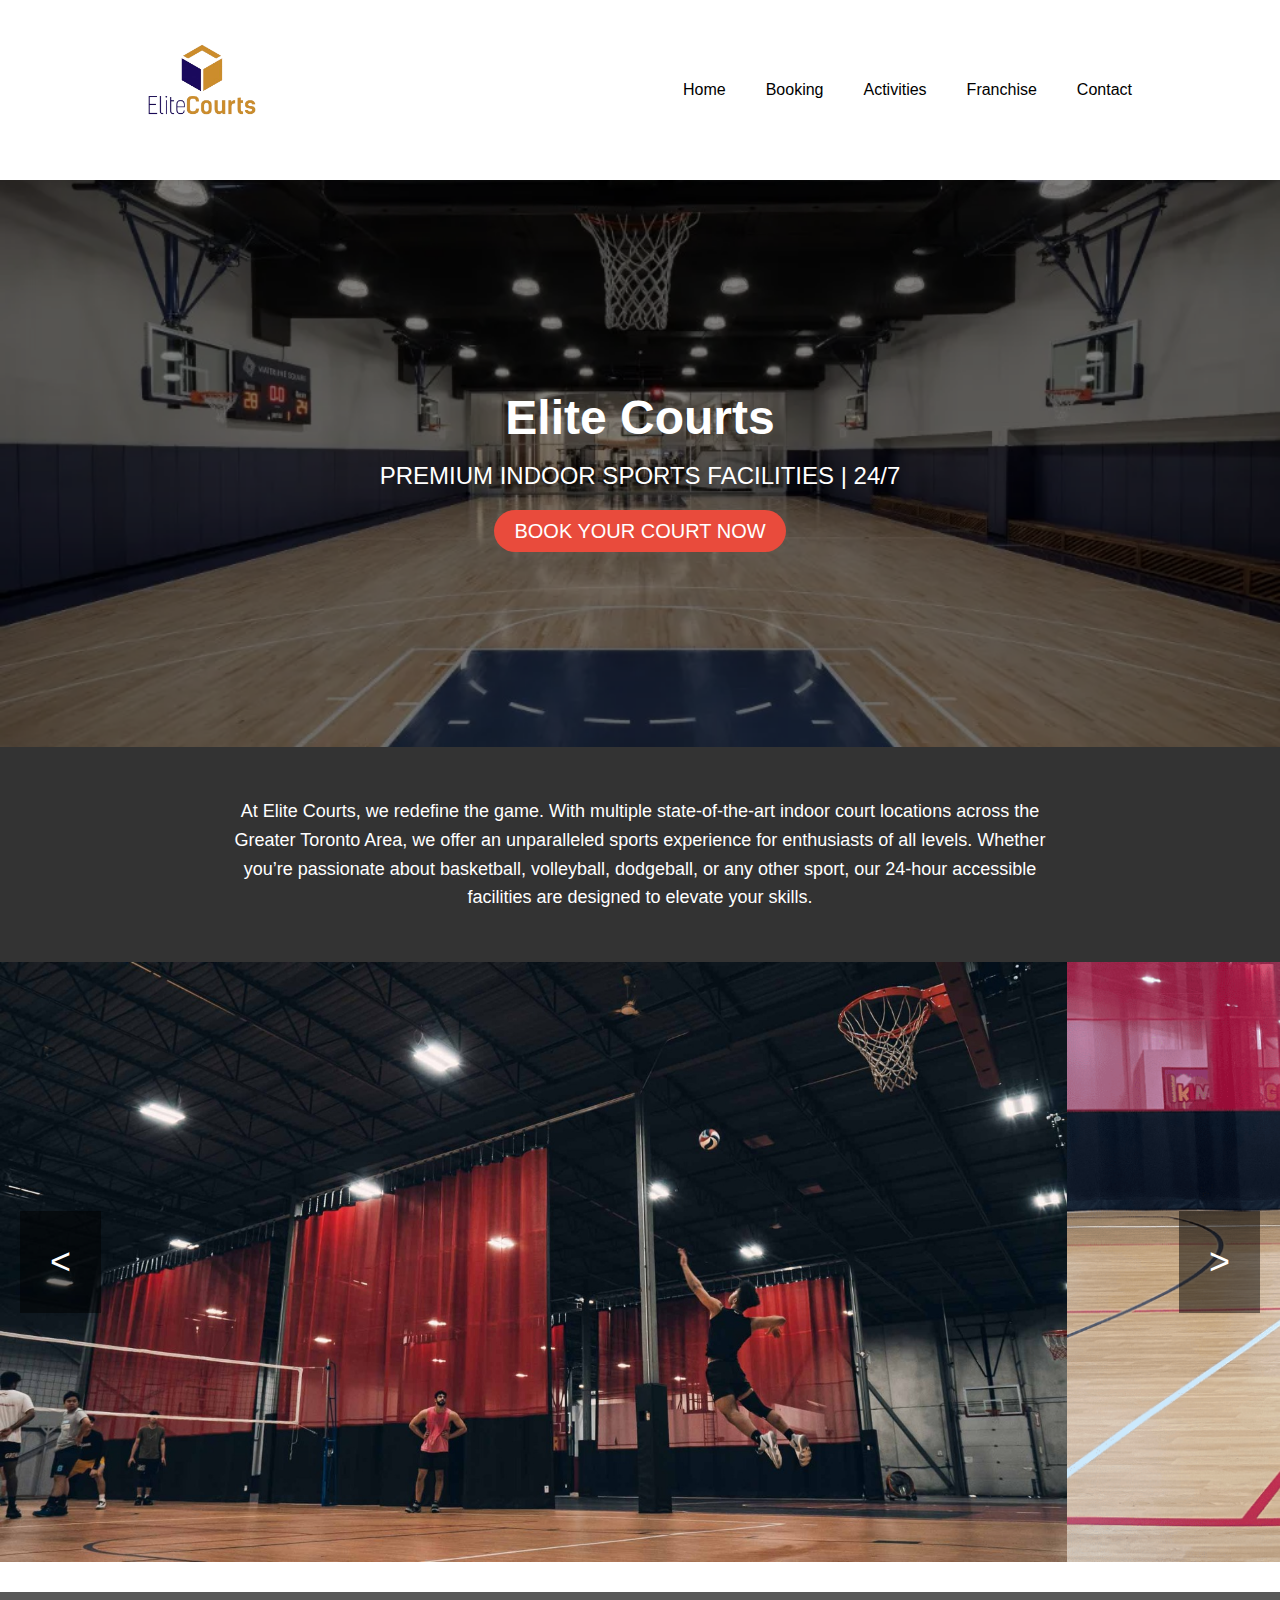
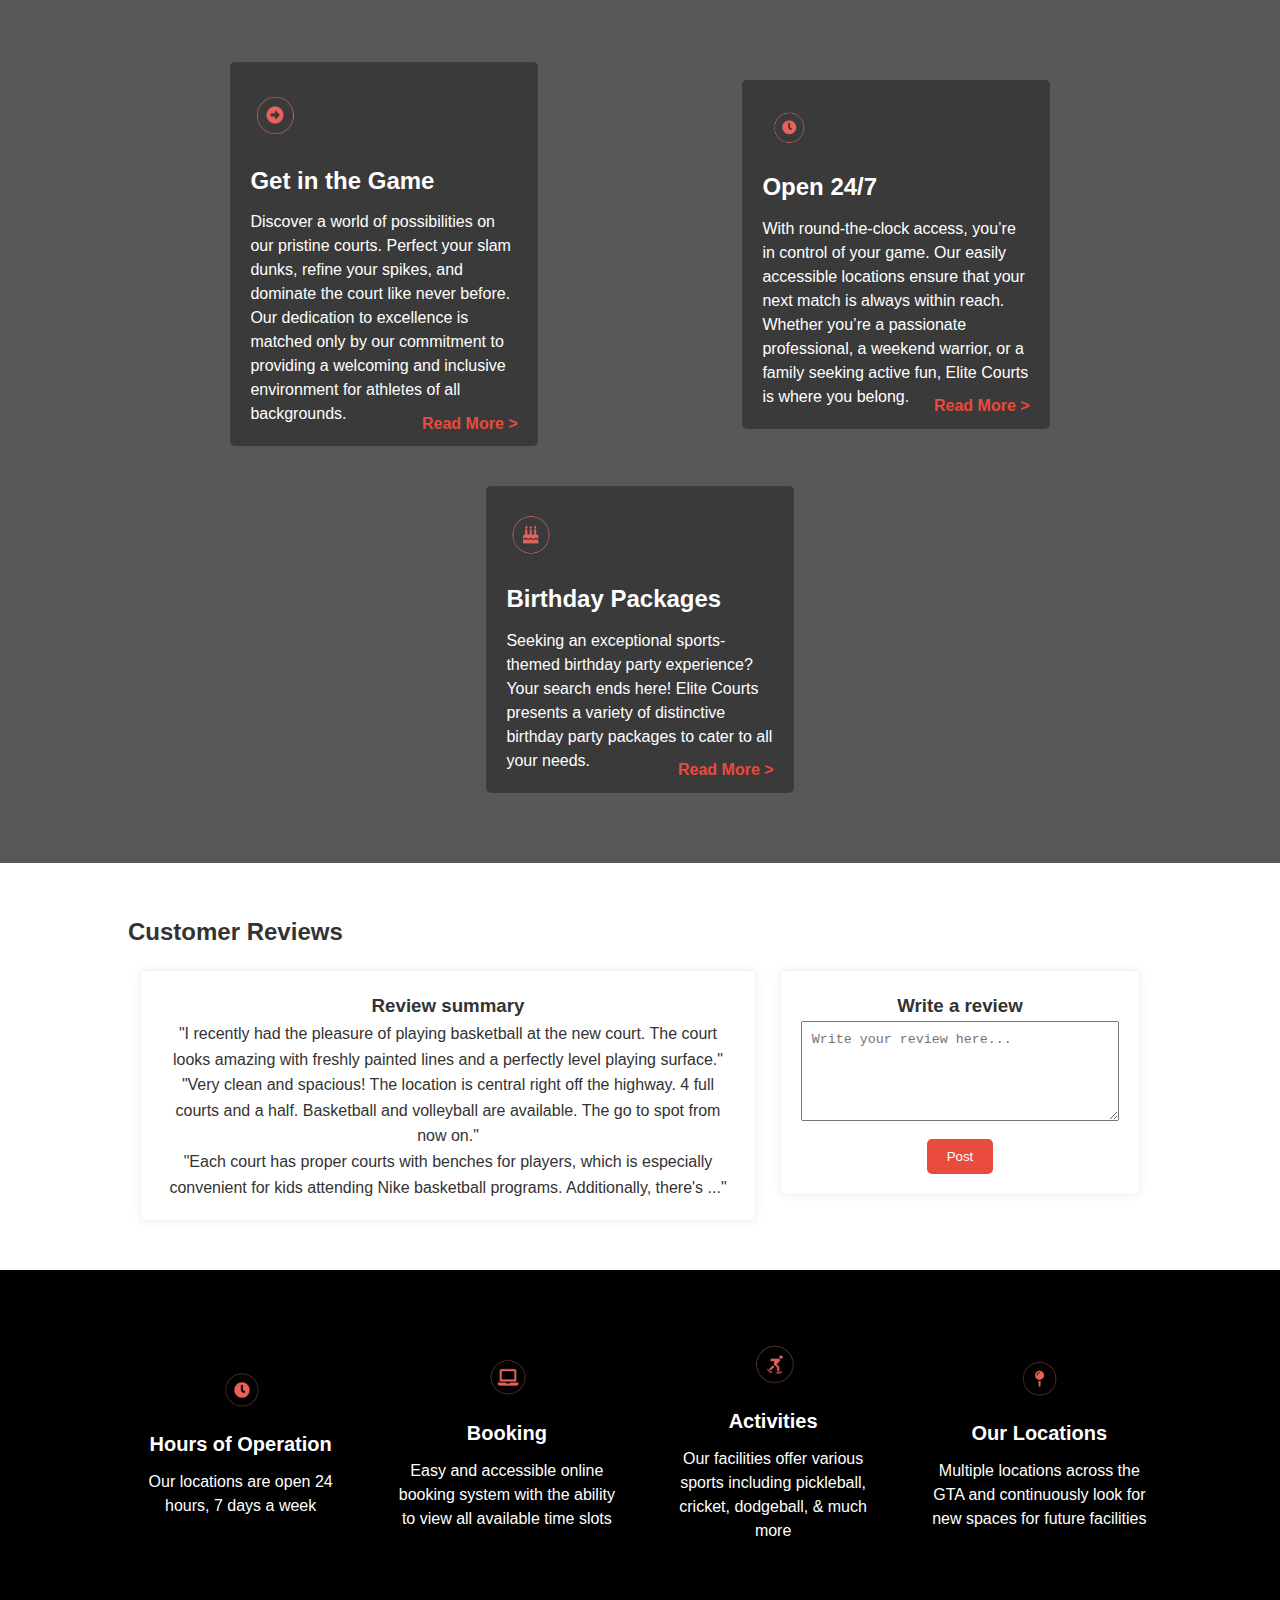
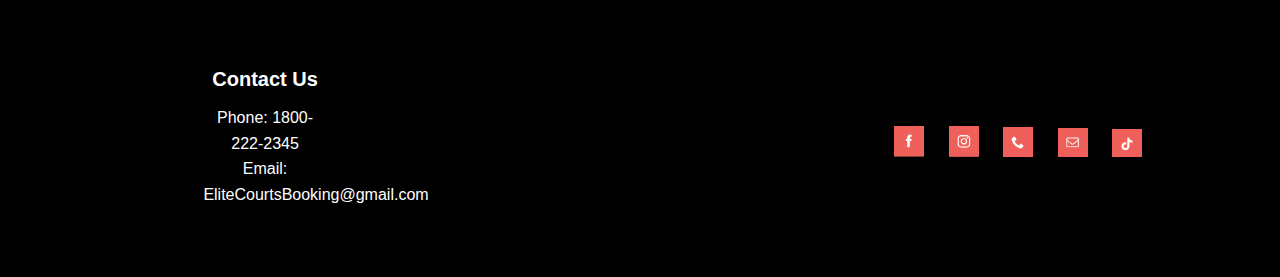
==== index.html @ 642fc756 "Update index.html" ====
<!DOCTYPE html>
<html lang="en">
<head>
    <meta charset="UTF-8">
    <meta name="viewport" content="width=device-width, initial-scale=1.0">
    <title>Elite Courts</title>
    <link rel="stylesheet" href="styles.css">
    <script src="https://apis.google.com/js/platform.js" async defer></script>
    <meta name="google-signin-client_id" content="YOUR_CLIENT_ID.apps.googleusercontent.com">
</head>
<body>
    <header>
        <div class="container">
            <div class="logo">
                <img src="assets/logo.png" alt="Elite Courts Logo">
            </div>
            <nav>
                <ul>
                    <li><a href="index.html">Home</a></li>
                    <li><a href="booking.html">Booking</a></li>
                    <li><a href="#">Activities</a></li>
                    <li><a href="#">Franchise</a></li>
                    <li><a href="#">Contact</a></li>
                </ul>
            </nav>
        </div>
    </header>

    <section class="hero">
        <div class="overlay"></div>
        <div class="hero-content">
            <h1>Elite Courts</h1>
            <p>PREMIUM INDOOR SPORTS FACILITIES | 24/7</p>
            <a href="booking.html" class="btn-primary">BOOK YOUR COURT NOW</a>
        </div>
    </section>

    <section class="about">
        <div class="container">
            <p>At Elite Courts, we redefine the game. With multiple state-of-the-art indoor court locations across the Greater Toronto Area, we offer an unparalleled sports experience for enthusiasts of all levels. Whether you’re passionate about basketball, volleyball, dodgeball, or any other sport, our 24-hour accessible facilities are designed to elevate your skills.</p>
        </div>
    </section>

    <section class="carousel">
        <button class="carousel-control prev">&lt;</button>
        <div class="carousel-images">
            <a href="location-details.html?location=pickering"><img src="assets/court1.jpg" alt="Pickering"></a>
            <a href="location-details.html?location=markham"><img src="assets/court2.jpg" alt="Markham"></a>
            <a href="location-details.html?location=etobicoke"><img src="assets/court3.jpg" alt="Etobicoke"></a>
            <a href="location-details.html?location=scarborough"><img src="assets/court4.jpg" alt="Scarborough"></a>
            <a href="location-details.html?location=oakville"><img src="assets/court5.jpg" alt="Oakville"></a>
            <div class="carousel-video">
               <iframe width="700" height="315" src="https://www.youtube.com/embed/g2keUlYN6Ms" frameborder="0" allowfullscreen></iframe>
            </div>
        </div>
        <button class="carousel-control next">&gt;</button>
    </section>

    <section class="features">
        <div class="container feature-container">
            <div class="feature">
                <img src="assets/game-icon.png" alt="Game Icon">
                <h2>Get in the Game</h2>
                <p>Discover a world of possibilities on our pristine courts. Perfect your slam dunks, refine your spikes, and dominate the court like never before. Our dedication to excellence is matched only by our commitment to providing a welcoming and inclusive environment for athletes of all backgrounds.</p>
                <a href="#">Read More ></a>
            </div>
            <div class="feature">
                <img src="assets/24-7-icon.png" alt="24/7 Icon">
                <h2>Open 24/7</h2>
                <p>With round-the-clock access, you’re in control of your game. Our easily accessible locations ensure that your next match is always within reach. Whether you’re a passionate professional, a weekend warrior, or a family seeking active fun, Elite Courts is where you belong.</p>
                <a href="#">Read More ></a>
            </div>
            <div class="feature">
                <img src="assets/birthday-icon.png" alt="Birthday Icon">
                <h2>Birthday Packages</h2>
                <p>Seeking an exceptional sports-themed birthday party experience? Your search ends here! Elite Courts presents a variety of distinctive birthday party packages to cater to all your needs.</p>
                <a href="#">Read More ></a>
            </div>
        </div>
    </section>

    <section class="reviews">
        <div class="container">
            <h2>Customer Reviews</h2>
            <div class="reviews-container">
                <div class="review-summary">
                    <h3>Review summary</h3>
                    <p>"I recently had the pleasure of playing basketball at the new court. The court looks amazing with freshly painted lines and a perfectly level playing surface."</p>
                    <p>"Very clean and spacious! The location is central right off the highway. 4 full courts and a half. Basketball and volleyball are available. The go to spot from now on."</p>
                    <p>"Each court has proper courts with benches for players, which is especially convenient for kids attending Nike basketball programs. Additionally, there's ..."</p>
                </div>
                <div class="write-review">
                    <h3>Write a review</h3>
                    <form id="review-form">
                        <textarea placeholder="Write your review here..."></textarea>
                        <button type="submit">Post</button>
                    </form>
                </div>
            </div>
        </div>
    </section>

    <section class="info">
        <div class="container">
            <div class="info-item">
                <img src="assets/hours-icon.png" alt="Hours of Operation">
                <h3>Hours of Operation</h3>
                <p>Our locations are open 24 hours, 7 days a week</p>
            </div>
            <div class="info-item">
                <img src="assets/booking-icon.png" alt="Booking">
                <h3>Booking</h3>
                <p>Easy and accessible online booking system with the ability to view all available time slots</p>
            </div>
            <div class="info-item">
                <img src="assets/activities-icon.png" alt="Activities">
                <h3>Activities</h3>
                <p>Our facilities offer various sports including pickleball, cricket, dodgeball, & much more</p>
            </div>
            <div class="info-item">
                <img src="assets/location-icon.png" alt="Our Locations">
                <h3>Our Locations</h3>
                <p>Multiple locations across the GTA and continuously look for new spaces for future facilities</p>
            </div>
        </div>
    </section>

    <footer>
        <div class="container">
            <div class="footer-info">
                <div>
                    <h4>Contact Us</h4>
                    <p>Phone: 1800-222-2345</p>
                    <p>Email: EliteCourtsBooking@gmail.com</p>
                </div>
            </div>
            <div class="social-media">
                <a href="#"><img src="assets/facebook-icon.png" alt="Facebook"></a>
                <a href="#"><img src="assets/instagram-icon.png" alt="Instagram"></a>
                <a href="#"><img src="assets/phone-icon.png" alt="Phone"></a>
                <a href="#"><img src="assets/email-icon.png" alt="Email"></a>
                <a href="#"><img src="assets/tiktok-icon.png" alt="Tiktok"></a>
            </div>
        </div>
    </footer>

    <script src="scripts.js"></script>
</body>
</html>
---- styles.css ----
/* Basic Reset */
* {
    margin: 0;
    padding: 0;
    box-sizing: border-box;
}

/* Body and Font Styles */
body {
    font-family: Arial, sans-serif;
    line-height: 1.6;
    color: #333;
}

.container {
    width: 80%;
    margin: 0 auto;
    display: flex;
    align-items: center;
    justify-content: space-between;
    flex-wrap: wrap;
}

/* Header */
header {
    background: #fff;
    color: #000;
    padding: 20px 0;
}

header .logo img {
    max-width: 150px;
}

header nav ul {
    list-style: none;
    display: flex;
    justify-content: space-around;
    width: 70%;
}

header nav ul li a {
    color: #000;
    text-decoration: none;
    padding: 10px 20px;
    font-size: 16px;
    transition: color 0.3s;
}

header nav ul li a:hover {
    color: #E94B3C;
}

/* Hero Section */
.hero {
    position: relative;
    background: url('assets/basketball-court.jpg') no-repeat center center/cover;
    color: #fff;
    text-align: center;
    padding: 200px 0;
}

.hero .overlay {
    position: absolute;
    top: 0;
    left: 0;
    right: 0;
    bottom: 0;
    background: rgba(0, 0, 0, 0.5);
    z-index: 1;
}

.hero .hero-content {
    position: relative;
    z-index: 2;
}

.hero h1 {
    font-size: 48px;
}

.hero p {
    font-size: 24px;
    margin-bottom: 20px;
}

.hero .btn-primary {
    background: #E94B3C;
    color: #fff;
    padding: 10px 20px;
    text-decoration: none;
    font-size: 20px;
    border-radius: 25px;
    transition: background 0.3s;
}

.hero .btn-primary:hover {
    background: #C43D30;
}

/* About Section */
.about {
    background: #333;
    color: #fff;
    padding: 50px 0;
    text-align: center;
}

.about p {
    font-size: 18px;
    margin: 0 auto;
    width: 80%;
}

/* Carousel Section */
.carousel {
    position: relative;
    width: 100%;
    height: 600px; /* Increased the height */
    overflow: hidden;
    margin-bottom: 30px;
}

.carousel-images {
    display: flex;
    transition: transform 0.5s ease-in-out;
}

.carousel-images img, .carousel-images .carousel-item {
    min-width: 100%;
    height: 600px; /* Increased the height */
    object-fit: cover;
    text-decoration: none;
    color: inherit;
}

.carousel-video {
    min-width: 100%;
    display: flex;
    justify-content: center; /* Center the video */
    align-items: center; /* Center the video */
}

.carousel-video iframe {
    width: 100%;
    height: 600px; /* Increased the height */
}

.carousel-control {
    position: absolute;
    top: 50%;
    transform: translateY(-50%);
    background: rgba(0, 0, 0, 0.5);
    color: #fff;
    border: none;
    padding: 30px; /* Increased padding */
    cursor: pointer;
    font-size: 36px; /* Increased font size */
    z-index: 10;
}

.carousel-control.prev {
    left: 20px;
}

.carousel-control.next {
    right: 20px;
}

/* Features Section */
.features {
    background: rgba(46, 46, 46, 0.8); /* Add background image with less opacity */
    color: #fff;
    padding: 50px 0;
    text-align: center;
    background-image: url('assets/background.jpg'); /* Update with the correct image path */
    background-size: cover;
    background-position: center;
}

.features .feature-container {
    display: flex;
    justify-content: space-around;
}

.features .feature {
    width: 30%;
    margin: 20px;
    text-align: left;
    background: rgba(51, 51, 51, 0.8); /* Use less opacity */
    padding: 20px;
    border-radius: 5px;
    position: relative;
}

.features .feature img {
    width: 50px;
    margin-bottom: 10px;
}

.features h2 {
    font-size: 24px;
    margin-bottom: 10px;
}

.features p {
    font-size: 16px;
    line-height: 1.5;
}

.features a {
    color: #E94B3C;
    text-decoration: none;
    font-weight: bold;
    position: absolute;
    bottom: 10px;
    right: 20px;
}

.features a:hover {
    text-decoration: underline;
}

/* Info Section */
.info {
    background: #000;
    color: #fff;
    padding: 50px 0;
    text-align: center;
}

.info .info-item {
    width: 22%;
    margin: 20px 0;
    text-align: center;
}

.info .info-item img {
    width: 50px;
    margin-bottom: 10px;
}

.info h3 {
    font-size: 20px;
    margin-bottom: 10px;
}

.info p {
    font-size: 16px;
    line-height: 1.5;
}

/* Reviews Section */
.reviews {
    padding: 50px 0;
    text-align: center;
}

.reviews h2 {
    font-size: 24px;
    margin-bottom: 20px;
}

.reviews-container {
    display: flex;
    justify-content: space-around;
    align-items: flex-start;
}

.reviews-container .review-summary {
    width: 60%;
    padding: 20px;
    background: #fff;
    border-radius: 5px;
    box-shadow: 0 0 10px rgba(0, 0, 0, 0.1);
}

.reviews-container .write-review {
    width: 35%;
    padding: 20px;
    background: #fff;
    border-radius: 5px;
    box-shadow: 0 0 10px rgba(0, 0, 0, 0.1);
}

.reviews-container .write-review form textarea {
    width: 100%;
    height: 100px;
    padding: 10px;
    margin-bottom: 10px;
}

.reviews-container .write-review form button {
    background: #E94B3C;
    color: #fff;
    border: none;
    padding: 10px 20px;
    border-radius: 5px;
    cursor: pointer;
    transition: background 0.3s;
}

.reviews-container .write-review form button:hover {
    background: #C43D30;
}

/* Footer */
footer {
    background: #000;
    color: #fff;
    padding: 50px 0;
    text-align: center;
}

footer .footer-info {
    display: flex;
    justify-content: space-around;
    margin-bottom: 20px;
}

footer .footer-info div {
    width: 45%; /* Adjusted the width */
}

footer h4 {
    font-size: 20px;
    margin-bottom: 10px;
}

footer p {
    font-size: 16px;
}

footer .social-media a img {
    width: 30px;
    margin: 0 10px;
    transition: transform 0.3s;
}

footer .social-media a img:hover {
    transform: scale(1.1);
}

/* Booking Section */
.booking {
    padding: 50px 0;
    text-align: center;
}

.booking h1 {
    font-size: 36px;
    margin-bottom: 10px;
}

.booking p {
    font-size: 18px;
    margin-bottom: 30px;
}

.booking .locations {
    display: flex;
    justify-content: space-around;
    flex-wrap: wrap;
}

.booking .location-item {
    width: 45%;
    margin-bottom: 20px;
}

.booking .location-item img {
    width: 100%;
    border-radius: 10px;
}

.booking .location-item p {
    margin-top: 10px;
    font-size: 16px;
}

/* Location Details Section */
.location-details {
    padding: 50px 0;
}

.location-details h1 {
    font-size: 36px;
    margin-bottom: 20px;
}

.location-details .location-images img {
    width: 100%;
    border-radius: 10px;
    margin-bottom: 20px;
}

.location-details .location-info {
    text-align: center;
}

.location-details .map iframe {
    width: 100%;
    height: 400px;
    border: 0;
}
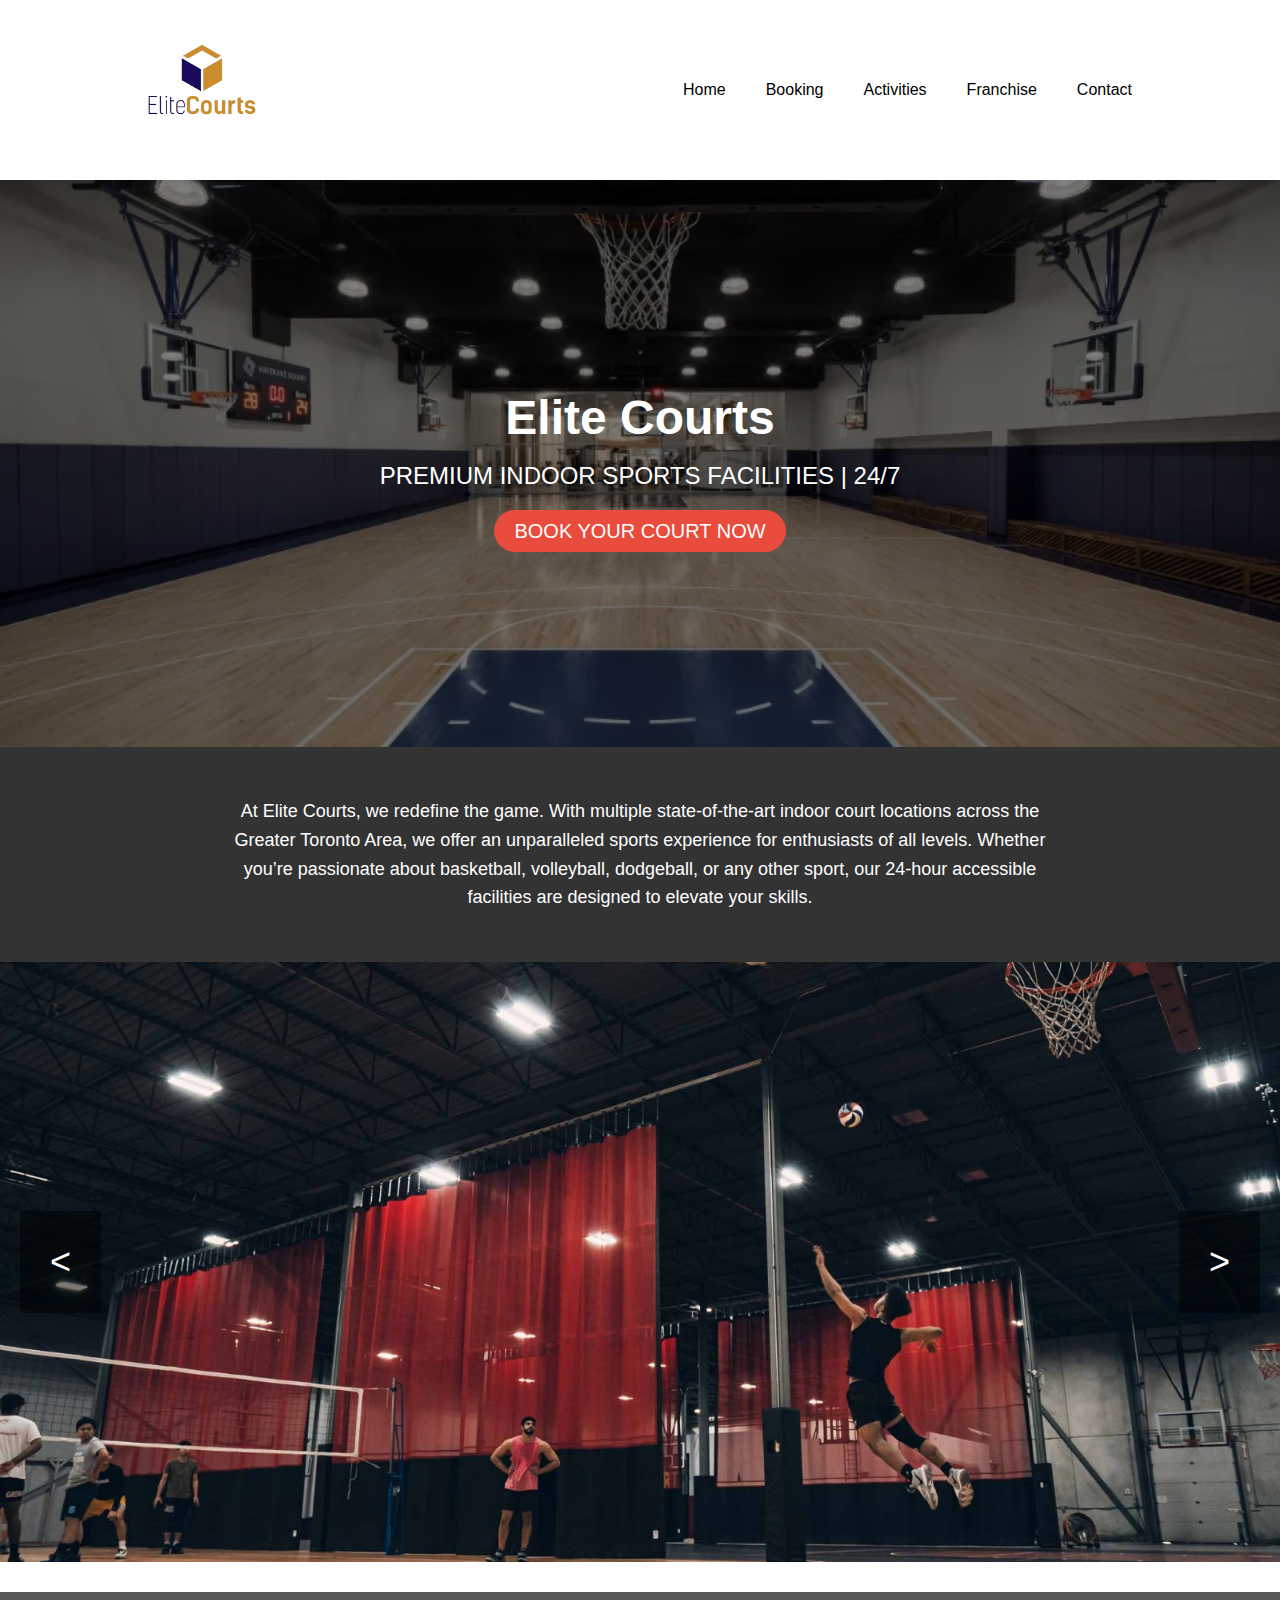
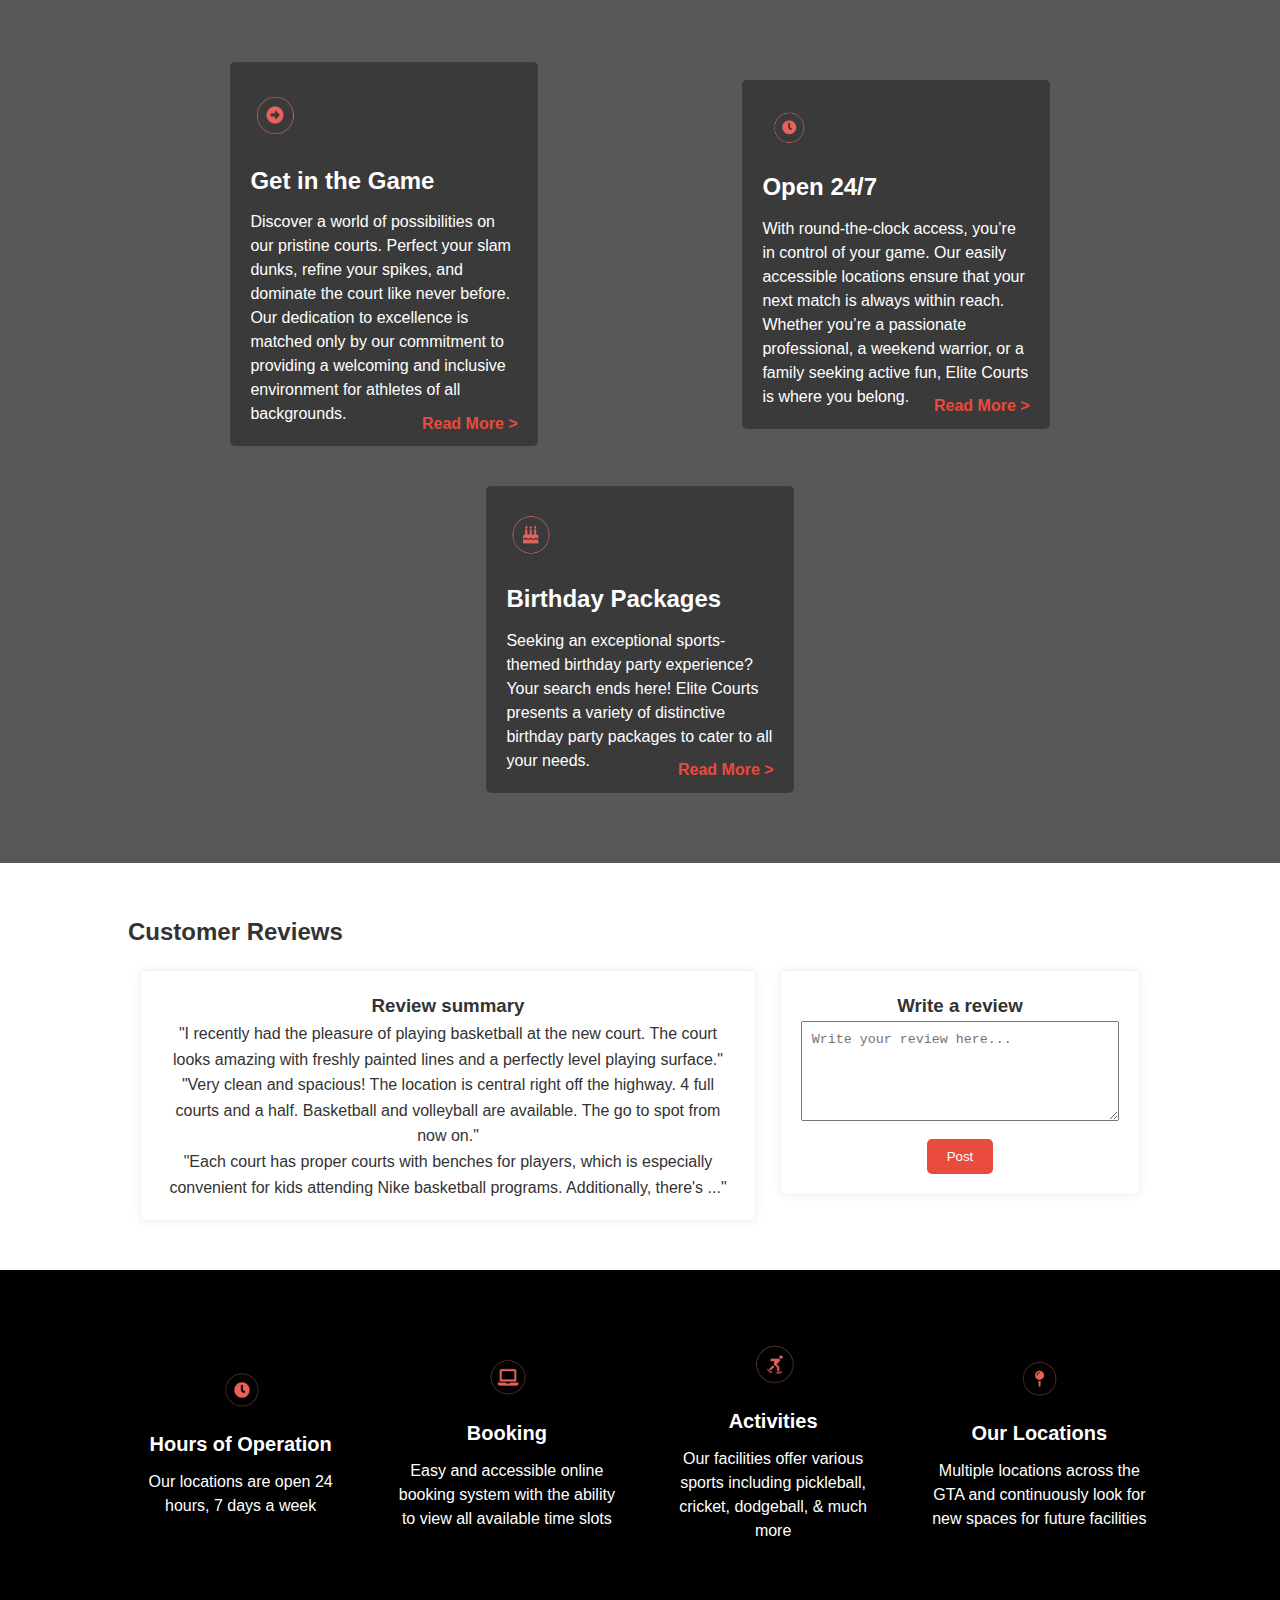
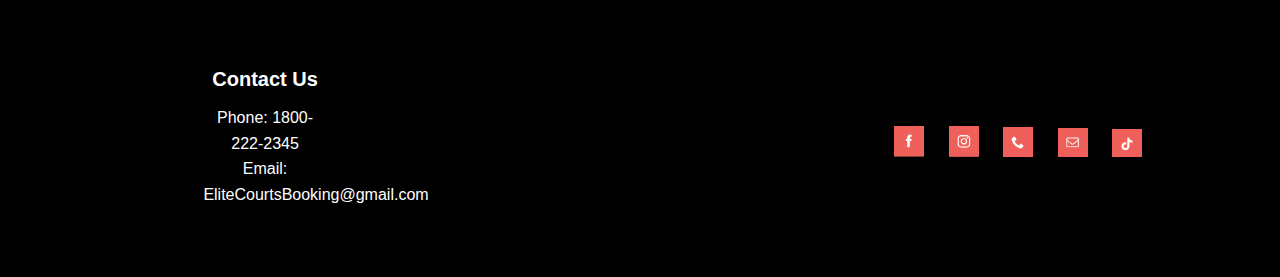
==== commit 21e0e673: "Update index.html" ====
--- a/index.html
+++ b/index.html
@@ -44,11 +44,11 @@
     <section class="carousel">
         <button class="carousel-control prev">&lt;</button>
         <div class="carousel-images">
-            <a href="location-details.html?location=pickering"><img src="assets/court1.jpg" alt="Pickering"></a>
-            <a href="location-details.html?location=markham"><img src="assets/court2.jpg" alt="Markham"></a>
-            <a href="location-details.html?location=etobicoke"><img src="assets/court3.jpg" alt="Etobicoke"></a>
-            <a href="location-details.html?location=scarborough"><img src="assets/court4.jpg" alt="Scarborough"></a>
-            <a href="location-details.html?location=oakville"><img src="assets/court5.jpg" alt="Oakville"></a>
+            <img src="assets/court1.jpg" alt="Court 1">
+            <img src="assets/court2.jpg" alt="Court 2">
+            <img src="assets/court3.jpg" alt="Court 3">
+            <img src="assets/court4.jpg" alt="Court 4">
+            <img src="assets/court5.jpg" alt="Court 5">
             <div class="carousel-video">
                <iframe width="700" height="315" src="https://www.youtube.com/embed/g2keUlYN6Ms" frameborder="0" allowfullscreen></iframe>
             </div>
--- a/styles.css
+++ b/styles.css
@@ -52,7 +52,7 @@
 }
 
 /* Hero Section */
-.hero {
+.hero, .hero-booking {
     position: relative;
     background: url('assets/basketball-court.jpg') no-repeat center center/cover;
     color: #fff;
@@ -60,7 +60,7 @@
     padding: 200px 0;
 }
 
-.hero .overlay {
+.hero-booking .overlay, .hero .overlay {
     position: absolute;
     top: 0;
     left: 0;
@@ -70,21 +70,21 @@
     z-index: 1;
 }
 
-.hero .hero-content {
+.hero-content {
     position: relative;
     z-index: 2;
 }
 
-.hero h1 {
+.hero h1, .hero-booking h1 {
     font-size: 48px;
 }
 
-.hero p {
+.hero p, .hero-booking p {
     font-size: 24px;
     margin-bottom: 20px;
 }
 
-.hero .btn-primary {
+.btn-primary {
     background: #E94B3C;
     color: #fff;
     padding: 10px 20px;
@@ -94,7 +94,7 @@
     transition: background 0.3s;
 }
 
-.hero .btn-primary:hover {
+.btn-primary:hover {
     background: #C43D30;
 }
 
@@ -110,6 +110,263 @@
     font-size: 18px;
     margin: 0 auto;
     width: 80%;
+}
+
+/* Booking Section */
+.booking-section {
+    background: #f4f4f4;
+    color: #333;
+    padding: 50px 0;
+    text-align: center;
+}
+
+.booking-section h1 {
+    font-size: 36px;
+    margin-bottom: 20px;
+}
+
+.booking-section p {
+    font-size: 18px;
+    margin-bottom: 20px;
+}
+
+/* Locations Section */
+.locations {
+    background: #e1e1e1;
+    padding: 50px 0;
+    text-align: center;
+}
+
+.locations .location-item {
+    width: 30%;
+    margin-bottom: 20px;
+    position: relative;
+    overflow: hidden;
+    border-radius: 10px;
+    background: #333;
+    color: #fff;
+}
+
+.locations .location-item img {
+    width: 100%;
+    border-radius: 10px 10px 0 0;
+    transition: transform 0.3s;
+}
+
+.locations .location-item:hover img {
+    transform: scale(1.05);
+}
+
+.locations .location-name {
+    position: absolute;
+    top: 20px;
+    left: 20px;
+    color: white;
+    font-size: 24px;
+    background-color: rgba(0, 0, 0, 0.5);
+    padding: 5px 10px;
+    border-radius: 5px;
+}
+
+.locations .btn-book {
+    display: block;
+    width: 100%;
+    text-align: center;
+    background: #E94B3C;
+    color: white;
+    padding: 10px 0;
+    text-decoration: none;
+    font-size: 18px;
+    border-radius: 0 0 10px 10px;
+    transition: background 0.3s;
+}
+
+.locations .btn-book:hover {
+    background: #C43D30;
+}
+
+/* Location Details Section */
+.location-details {
+    padding: 50px 0;
+    width: 100%;
+}
+
+.location-details h1 {
+    font-size: 36px;
+    margin-bottom: 10px;
+    text-align: center;
+}
+
+.location-details p {
+    font-size: 18px;
+    margin-bottom: 10px;
+    text-align: center;
+}
+
+.location-details .btn-primary {
+    display: block;
+    width: 200px;
+    text-align: center;
+    margin: 0 auto 30px;
+}
+
+.location-images {
+    display: flex;
+    flex-direction: column;
+    align-items: center;
+    margin-bottom: 30px;
+}
+
+.location-images .large-image {
+    width: 100%;
+    max-width: 800px;
+    margin-bottom: 10px;
+}
+
+.location-images .large-image img {
+    width: 100%;
+    border-radius: 10px;
+}
+
+.location-images .image-gallery {
+    display: flex;
+    justify-content: center;
+    gap: 10px;
+}
+
+.location-images .image-gallery img {
+    width: 100px;
+    cursor: pointer;
+    border-radius: 5px;
+    transition: transform 0.3s;
+}
+
+.location-images .image-gallery img:hover {
+    transform: scale(1.1);
+}
+
+.location-info {
+    width: 100%;
+    text-align: center;
+    margin-bottom: 30px;
+}
+
+.map iframe {
+    width: 100%;
+    height: 400px;
+    border: 0;
+}
+
+.booking-form {
+    padding: 50px 0;
+    background: #f4f4f4;
+}
+
+.booking-form h2 {
+    text-align: center;
+    margin-bottom: 20px;
+}
+
+.booking-form form {
+    width: 50%;
+    margin: 0 auto;
+    display: flex;
+    flex-direction: column;
+    gap: 15px;
+}
+
+.booking-form form input, .booking-form form textarea {
+    padding: 10px;
+    font-size: 16px;
+    border: 1px solid #ccc;
+    border-radius: 5px;
+}
+
+.booking-form form textarea {
+    resize: none;
+    height: 150px;
+}
+
+.booking-form form button {
+    background: #E94B3C;
+    color: #fff;
+    border: none;
+    padding: 15px;
+    border-radius: 5px;
+    cursor: pointer;
+    transition: background 0.3s;
+}
+
+.booking-form form button:hover {
+    background: #C43D30;
+}
+
+/* Schedule Section */
+.schedule {
+    padding: 50px 0;
+}
+
+.schedule h2 {
+    text-align: center;
+    margin-bottom: 20px;
+}
+
+.schedule table {
+    width: 100%;
+    border-collapse: collapse;
+    margin: 0 auto;
+}
+
+.schedule table th, .schedule table td {
+    padding: 10px;
+    border: 1px solid #ddd;
+    text-align: center;
+}
+
+.schedule table th {
+    background: #333;
+    color: white;
+}
+
+.schedule table td {
+    background: #f9f9f9;
+}
+
+/* Footer */
+footer {
+    background: #000;
+    color: #fff;
+    padding: 50px 0;
+    text-align: center;
+}
+
+footer .footer-info {
+    display: flex;
+    justify-content: space-around;
+    margin-bottom: 20px;
+}
+
+footer .footer-info div {
+    width: 45%; /* Adjusted the width */
+}
+
+footer h4 {
+    font-size: 20px;
+    margin-bottom: 10px;
+}
+
+footer p {
+    font-size: 16px;
+}
+
+footer .social-media a img {
+    width: 30px;
+    margin: 0 10px;
+    transition: transform 0.3s;
+}
+
+footer .social-media a img:hover {
+    transform: scale(1.1);
 }
 
 /* Carousel Section */
@@ -303,103 +560,3 @@
 .reviews-container .write-review form button:hover {
     background: #C43D30;
 }
-
-/* Footer */
-footer {
-    background: #000;
-    color: #fff;
-    padding: 50px 0;
-    text-align: center;
-}
-
-footer .footer-info {
-    display: flex;
-    justify-content: space-around;
-    margin-bottom: 20px;
-}
-
-footer .footer-info div {
-    width: 45%; /* Adjusted the width */
-}
-
-footer h4 {
-    font-size: 20px;
-    margin-bottom: 10px;
-}
-
-footer p {
-    font-size: 16px;
-}
-
-footer .social-media a img {
-    width: 30px;
-    margin: 0 10px;
-    transition: transform 0.3s;
-}
-
-footer .social-media a img:hover {
-    transform: scale(1.1);
-}
-
-/* Booking Section */
-.booking {
-    padding: 50px 0;
-    text-align: center;
-}
-
-.booking h1 {
-    font-size: 36px;
-    margin-bottom: 10px;
-}
-
-.booking p {
-    font-size: 18px;
-    margin-bottom: 30px;
-}
-
-.booking .locations {
-    display: flex;
-    justify-content: space-around;
-    flex-wrap: wrap;
-}
-
-.booking .location-item {
-    width: 45%;
-    margin-bottom: 20px;
-}
-
-.booking .location-item img {
-    width: 100%;
-    border-radius: 10px;
-}
-
-.booking .location-item p {
-    margin-top: 10px;
-    font-size: 16px;
-}
-
-/* Location Details Section */
-.location-details {
-    padding: 50px 0;
-}
-
-.location-details h1 {
-    font-size: 36px;
-    margin-bottom: 20px;
-}
-
-.location-details .location-images img {
-    width: 100%;
-    border-radius: 10px;
-    margin-bottom: 20px;
-}
-
-.location-details .location-info {
-    text-align: center;
-}
-
-.location-details .map iframe {
-    width: 100%;
-    height: 400px;
-    border: 0;
-}
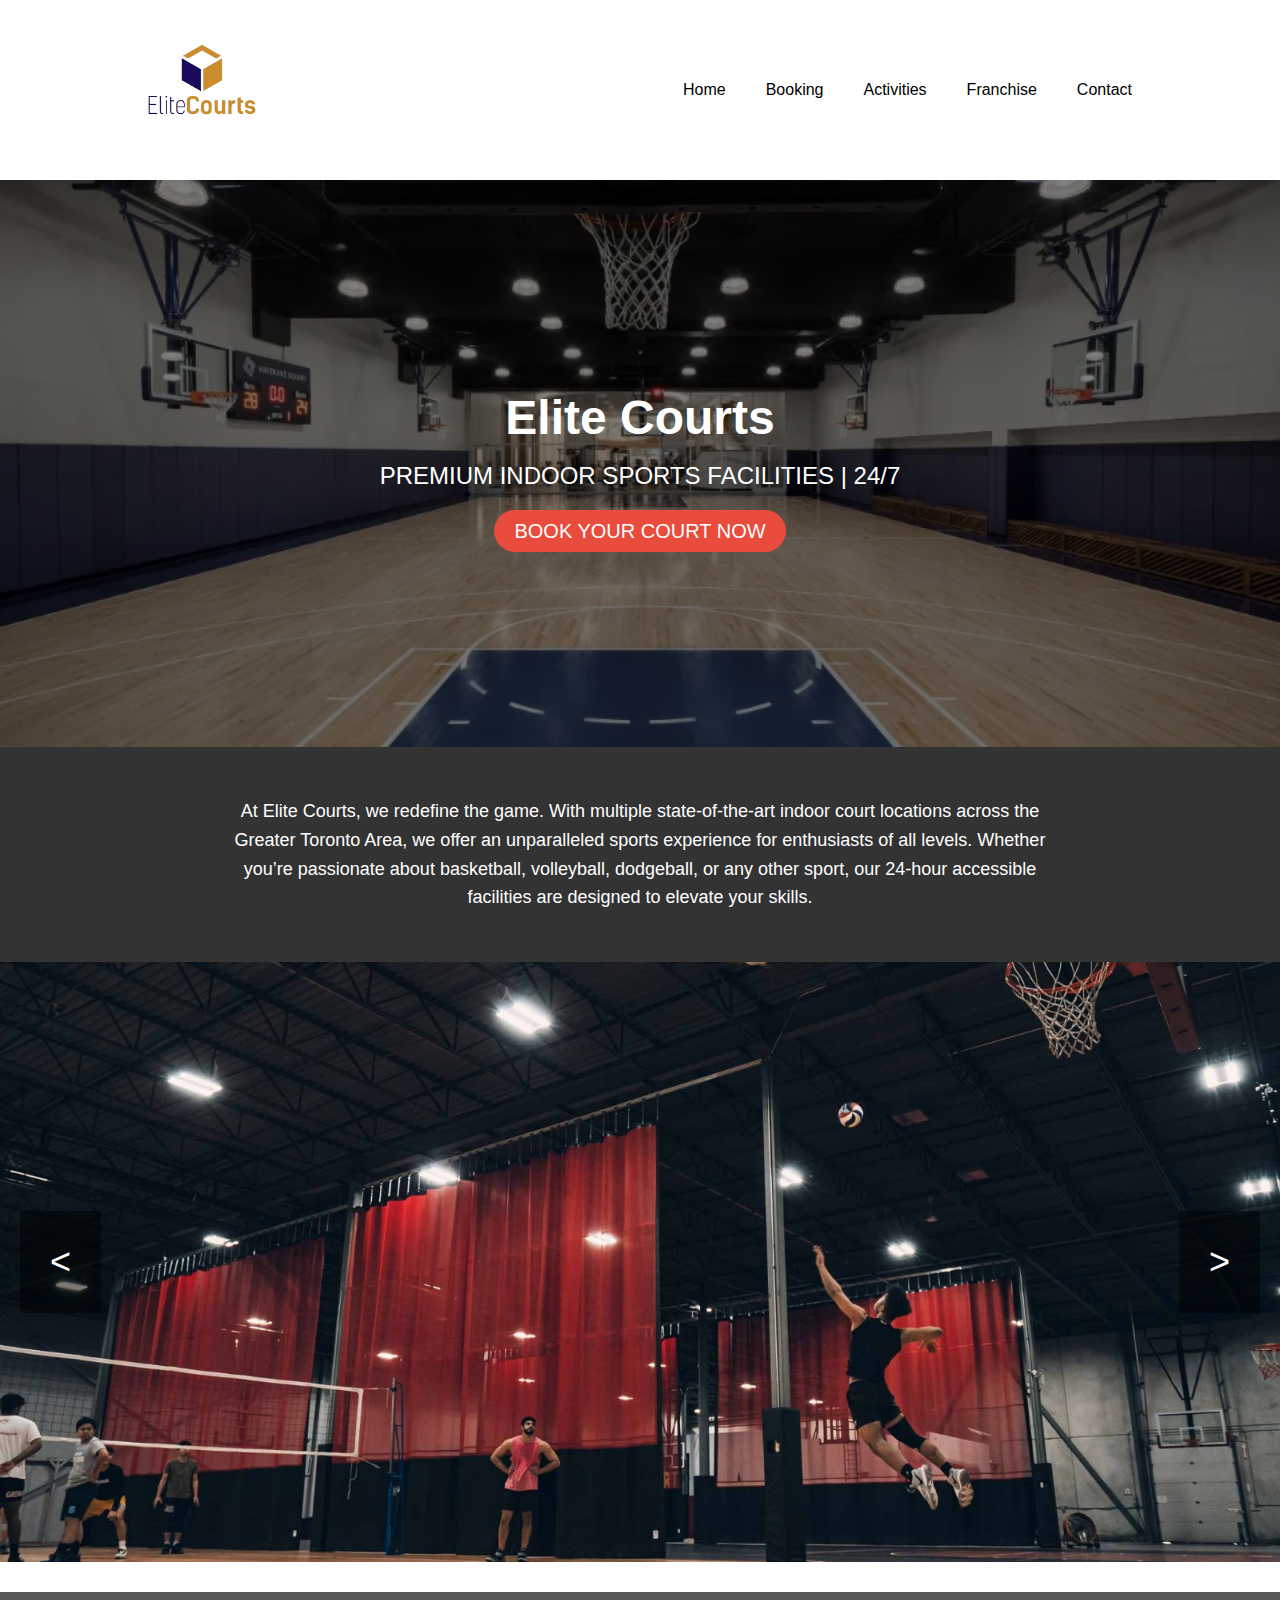
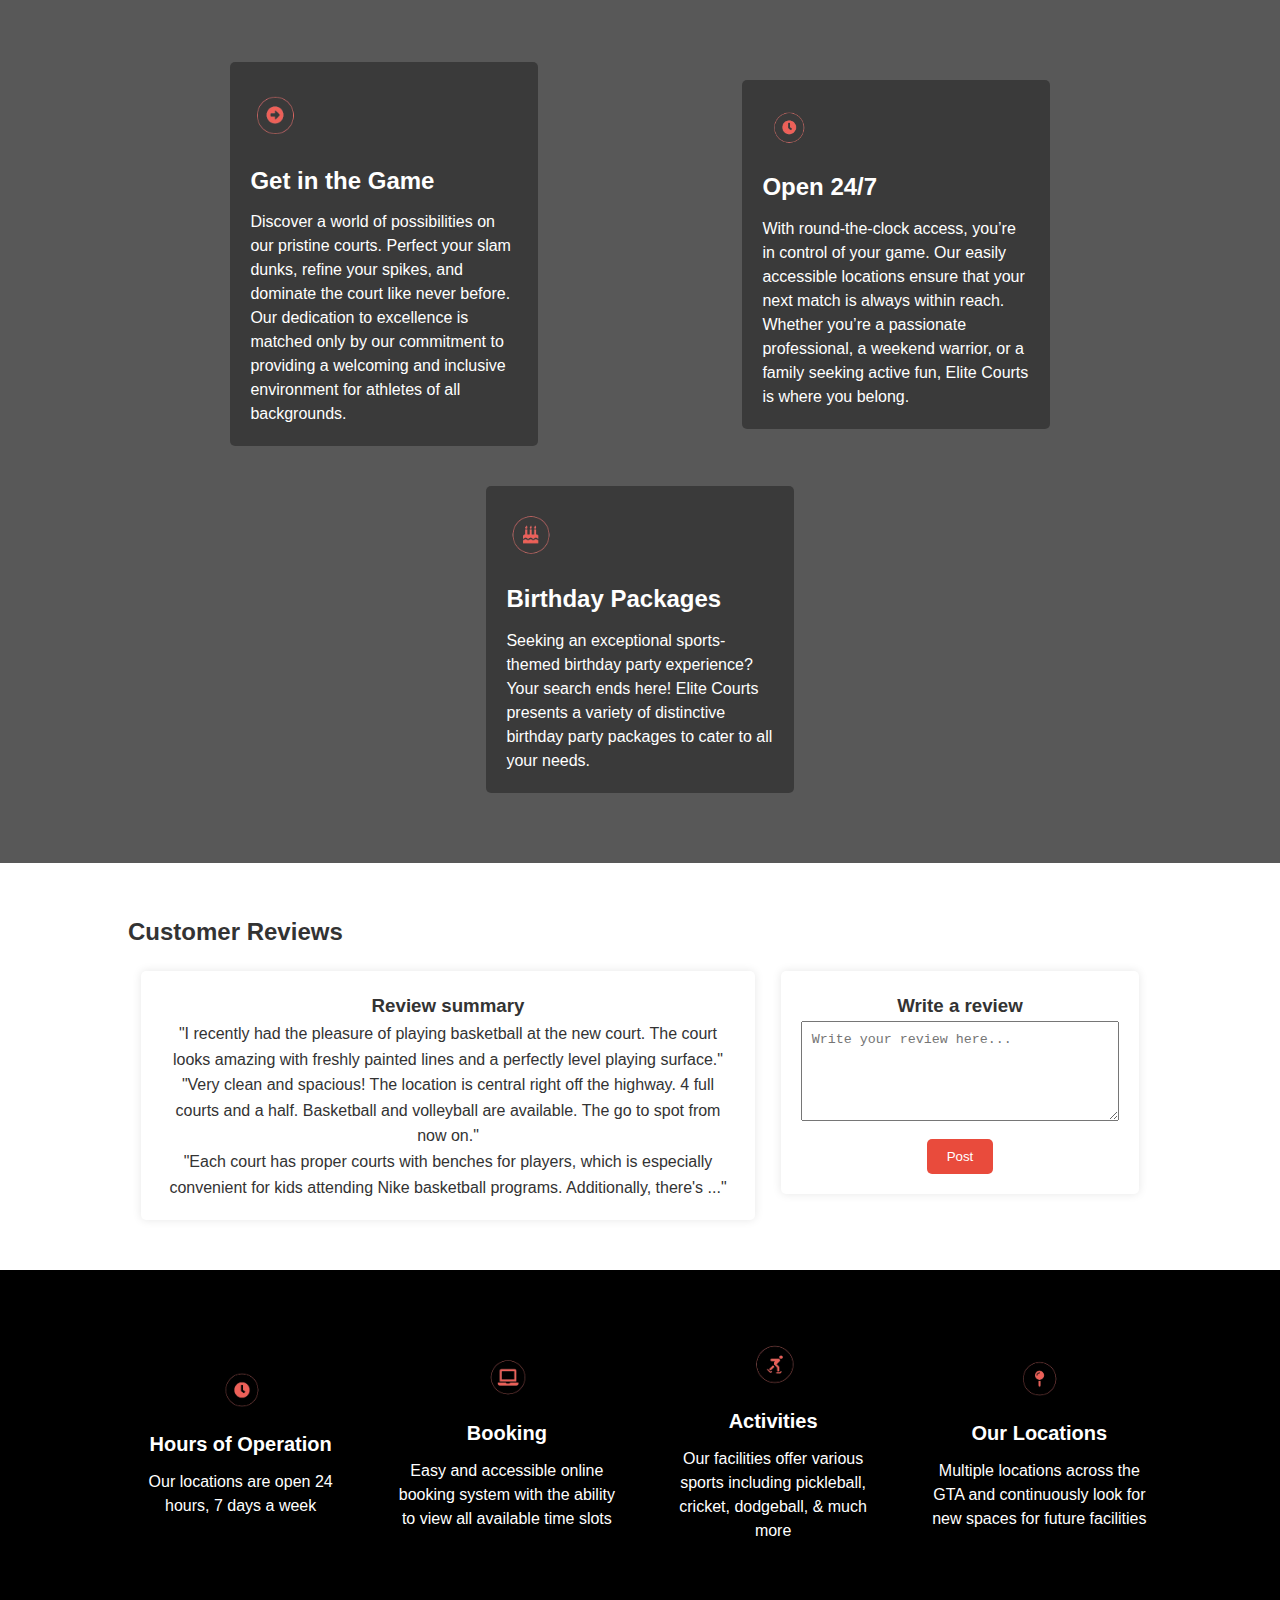
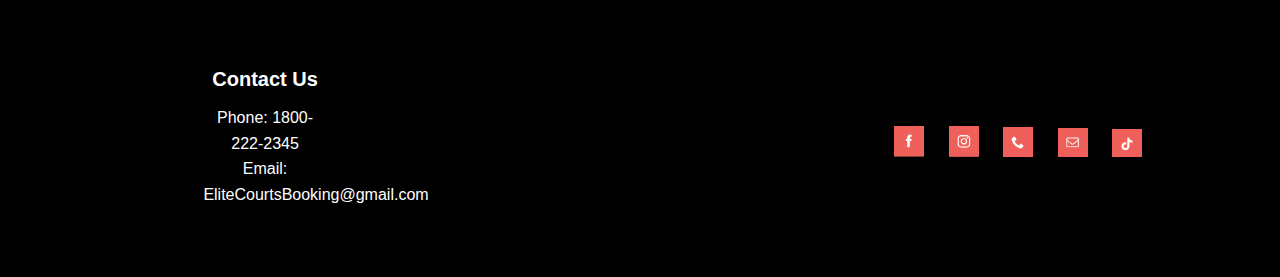
==== commit 090a0f63: "Update index.html" ====
--- a/index.html
+++ b/index.html
@@ -62,19 +62,16 @@
                 <img src="assets/game-icon.png" alt="Game Icon">
                 <h2>Get in the Game</h2>
                 <p>Discover a world of possibilities on our pristine courts. Perfect your slam dunks, refine your spikes, and dominate the court like never before. Our dedication to excellence is matched only by our commitment to providing a welcoming and inclusive environment for athletes of all backgrounds.</p>
-                <a href="#">Read More ></a>
             </div>
             <div class="feature">
                 <img src="assets/24-7-icon.png" alt="24/7 Icon">
                 <h2>Open 24/7</h2>
                 <p>With round-the-clock access, you’re in control of your game. Our easily accessible locations ensure that your next match is always within reach. Whether you’re a passionate professional, a weekend warrior, or a family seeking active fun, Elite Courts is where you belong.</p>
-                <a href="#">Read More ></a>
             </div>
             <div class="feature">
                 <img src="assets/birthday-icon.png" alt="Birthday Icon">
                 <h2>Birthday Packages</h2>
                 <p>Seeking an exceptional sports-themed birthday party experience? Your search ends here! Elite Courts presents a variety of distinctive birthday party packages to cater to all your needs.</p>
-                <a href="#">Read More ></a>
             </div>
         </div>
     </section>
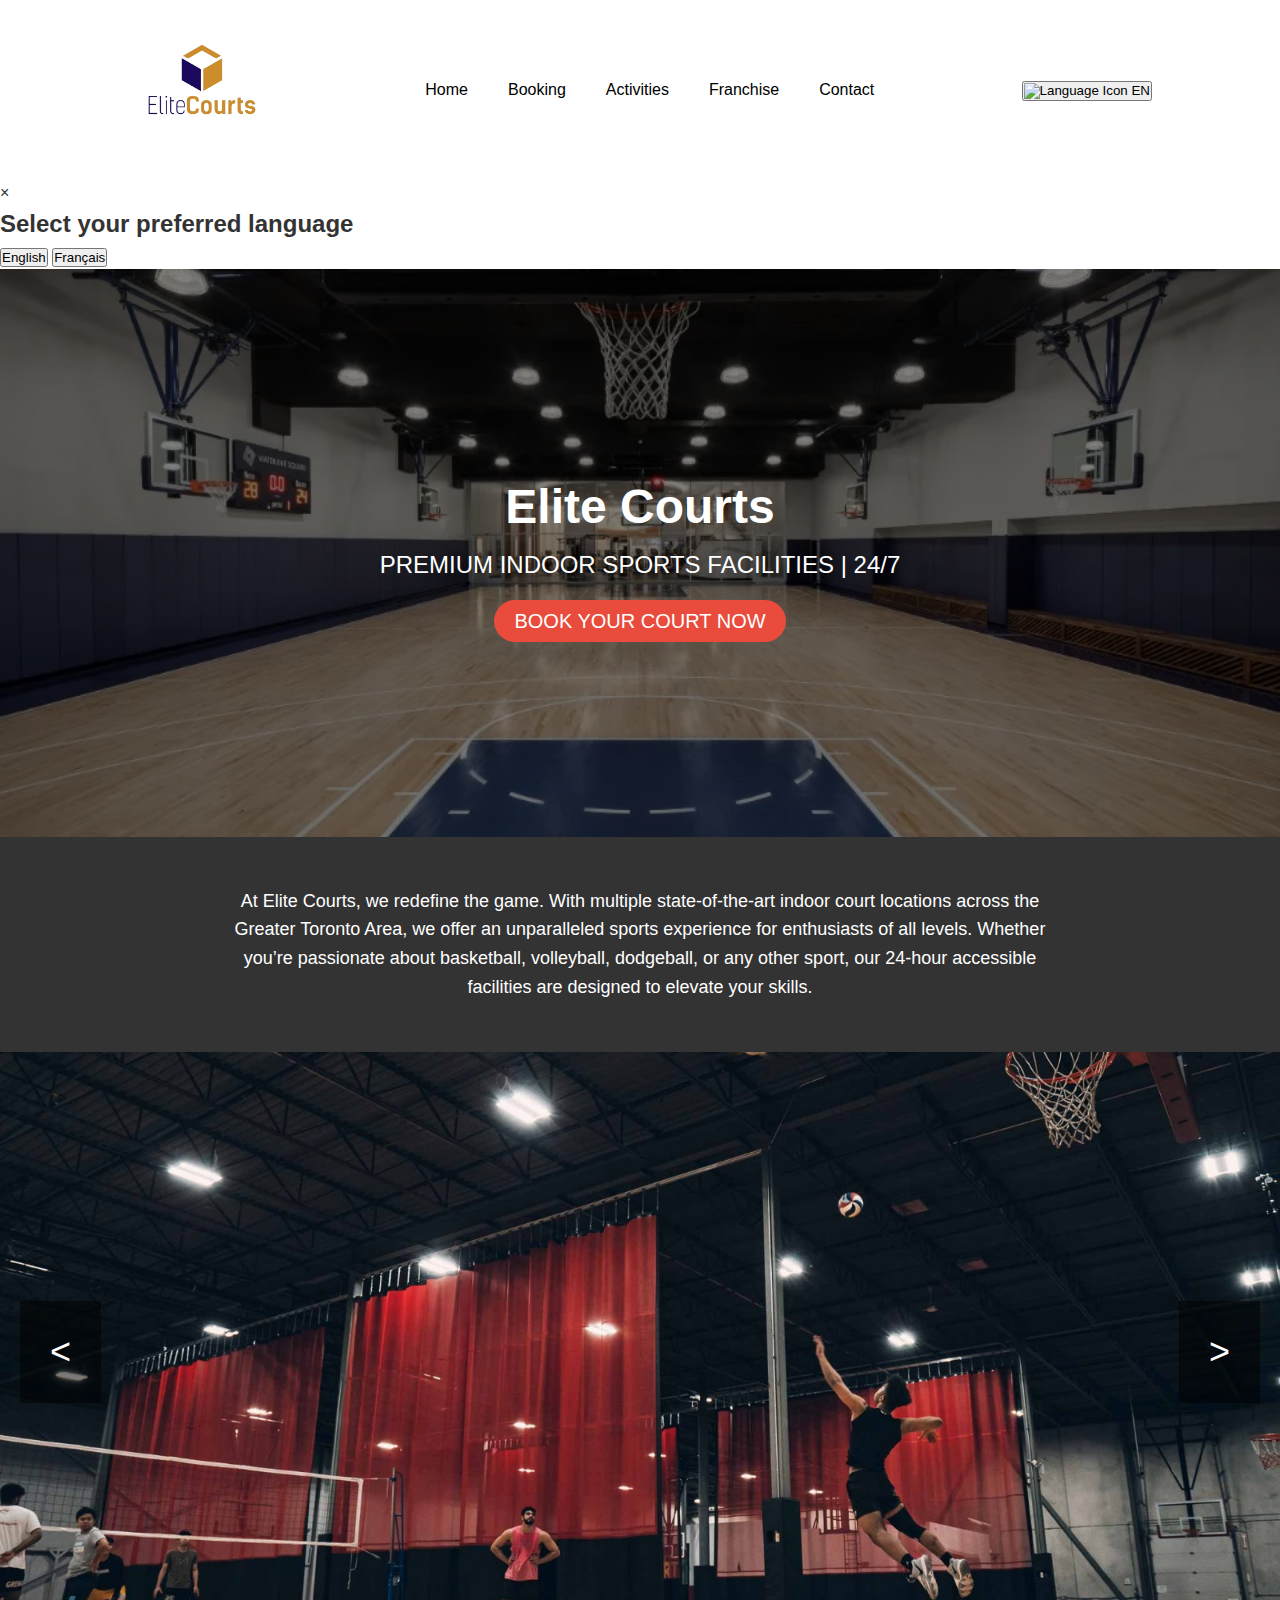
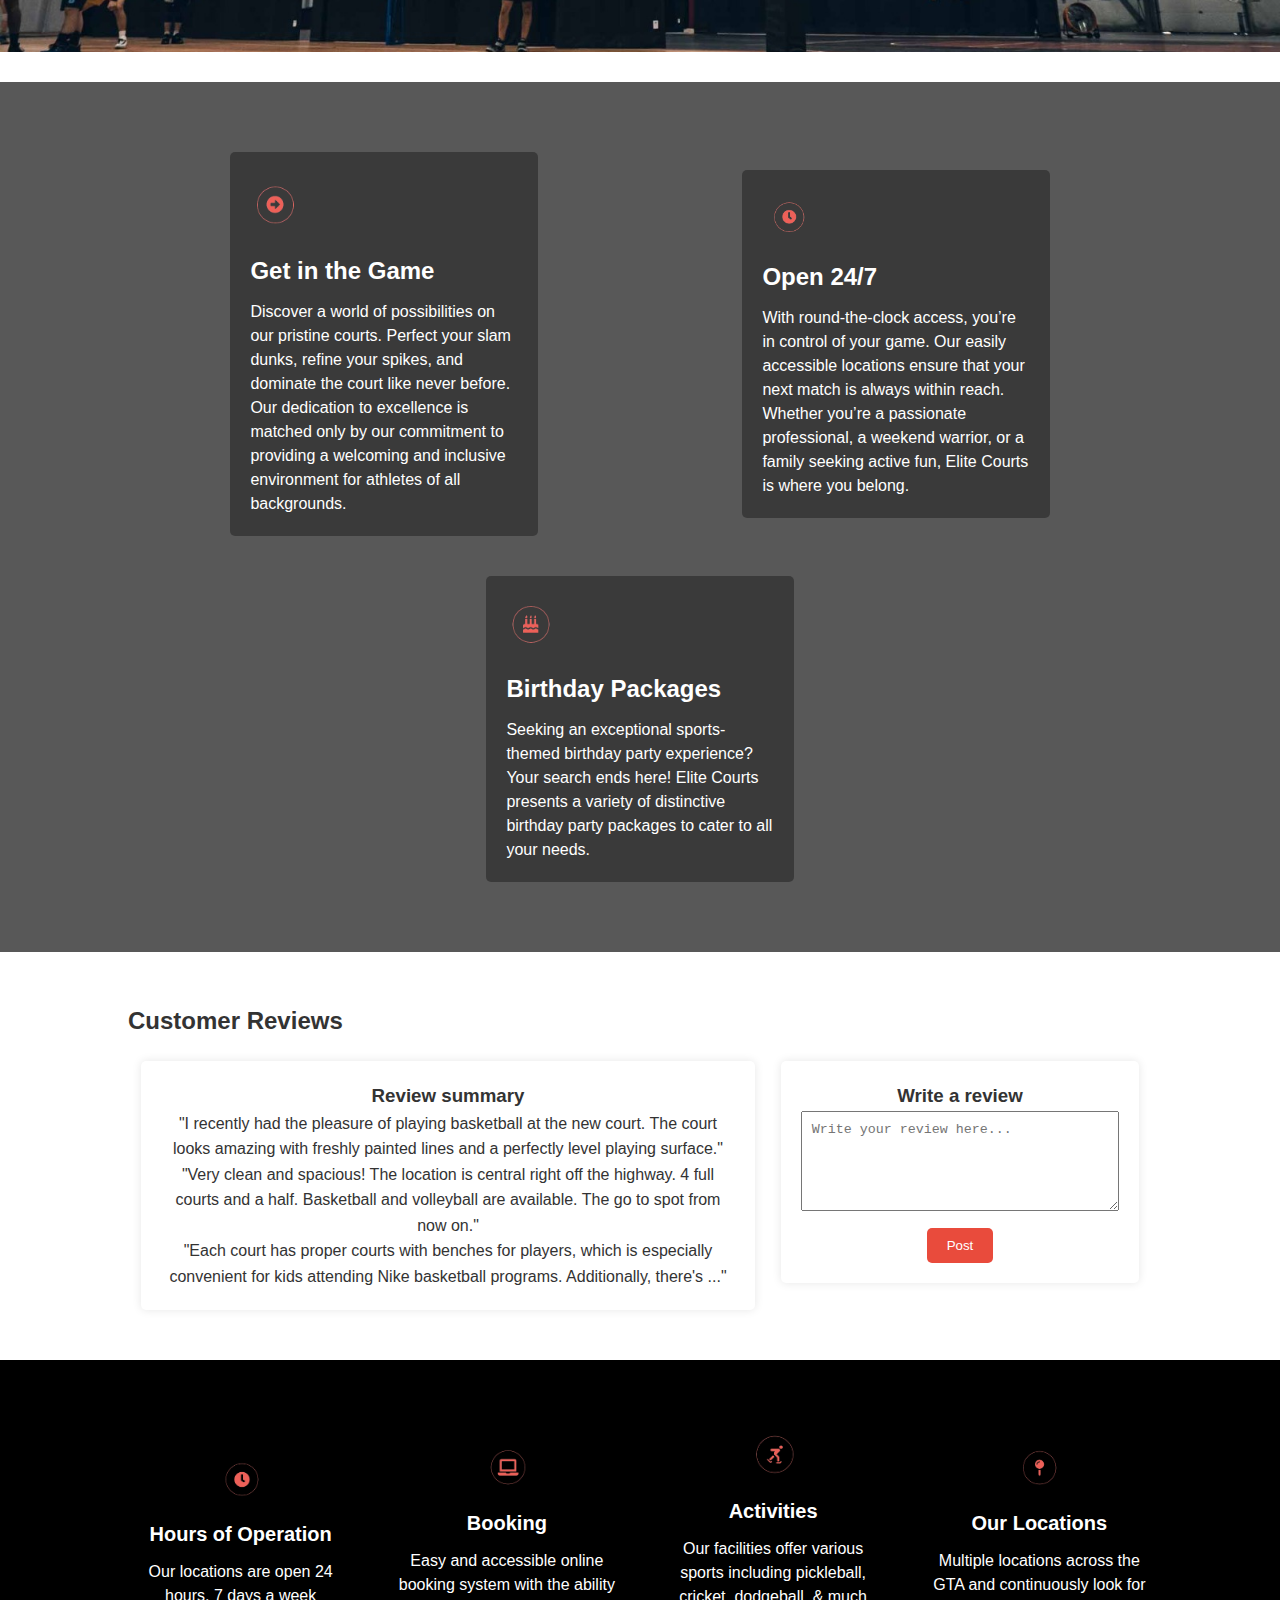
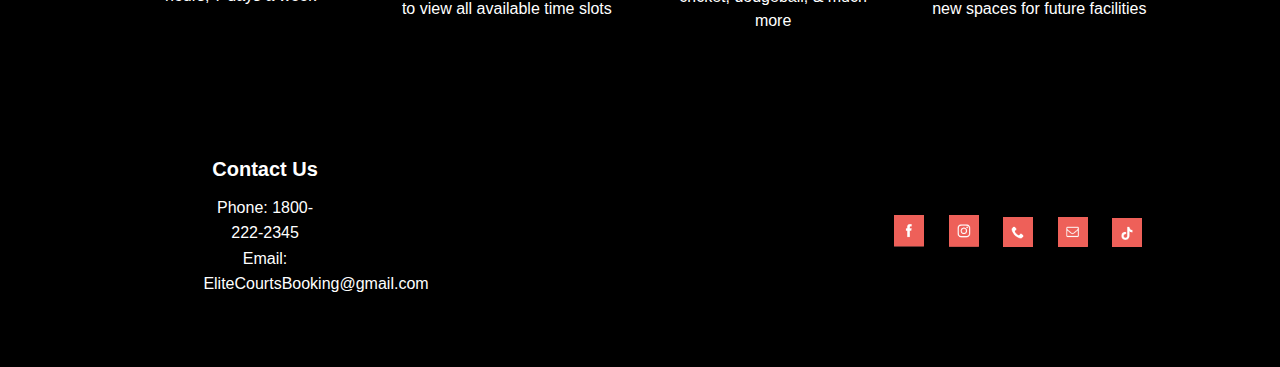
==== commit 034038c3: "Update index.html" ====
--- a/index.html
+++ b/index.html
@@ -7,6 +7,7 @@
     <link rel="stylesheet" href="styles.css">
     <script src="https://apis.google.com/js/platform.js" async defer></script>
     <meta name="google-signin-client_id" content="YOUR_CLIENT_ID.apps.googleusercontent.com">
+    <script src="scripts.js" defer></script>
 </head>
 <body>
     <header>
@@ -23,8 +24,21 @@
                     <li><a href="#">Contact</a></li>
                 </ul>
             </nav>
+            <div class="language-selector">
+                <button id="language-btn"><img src="assets/globe-icon.png" alt="Language Icon"> EN</button>
+            </div>
         </div>
     </header>
+
+    <!-- Language Modal -->
+    <div id="language-modal" class="modal">
+        <div class="modal-content">
+            <span class="close-btn">&times;</span>
+            <h2>Select your preferred language</h2>
+            <button class="lang-btn" id="english-btn">English</button>
+            <button class="lang-btn" id="french-btn">Français</button>
+        </div>
+    </div>
 
     <section class="hero">
         <div class="overlay"></div>
--- a/styles.css
+++ b/styles.css
@@ -465,19 +465,6 @@
     line-height: 1.5;
 }
 
-.features a {
-    color: #E94B3C;
-    text-decoration: none;
-    font-weight: bold;
-    position: absolute;
-    bottom: 10px;
-    right: 20px;
-}
-
-.features a:hover {
-    text-decoration: underline;
-}
-
 /* Info Section */
 .info {
     background: #000;
@@ -560,3 +547,20 @@
 .reviews-container .write-review form button:hover {
     background: #C43D30;
 }
+
+.reviews-container .review-summary p {
+    position: relative;
+}
+
+.reviews-container .review-summary p .remove-review {
+    position: absolute;
+    top: 0;
+    right: 0;
+    background: red;
+    color: white;
+    border: none;
+    cursor: pointer;
+    padding: 5px 10px;
+    border-radius: 50%;
+    font-size: 14px;
+}
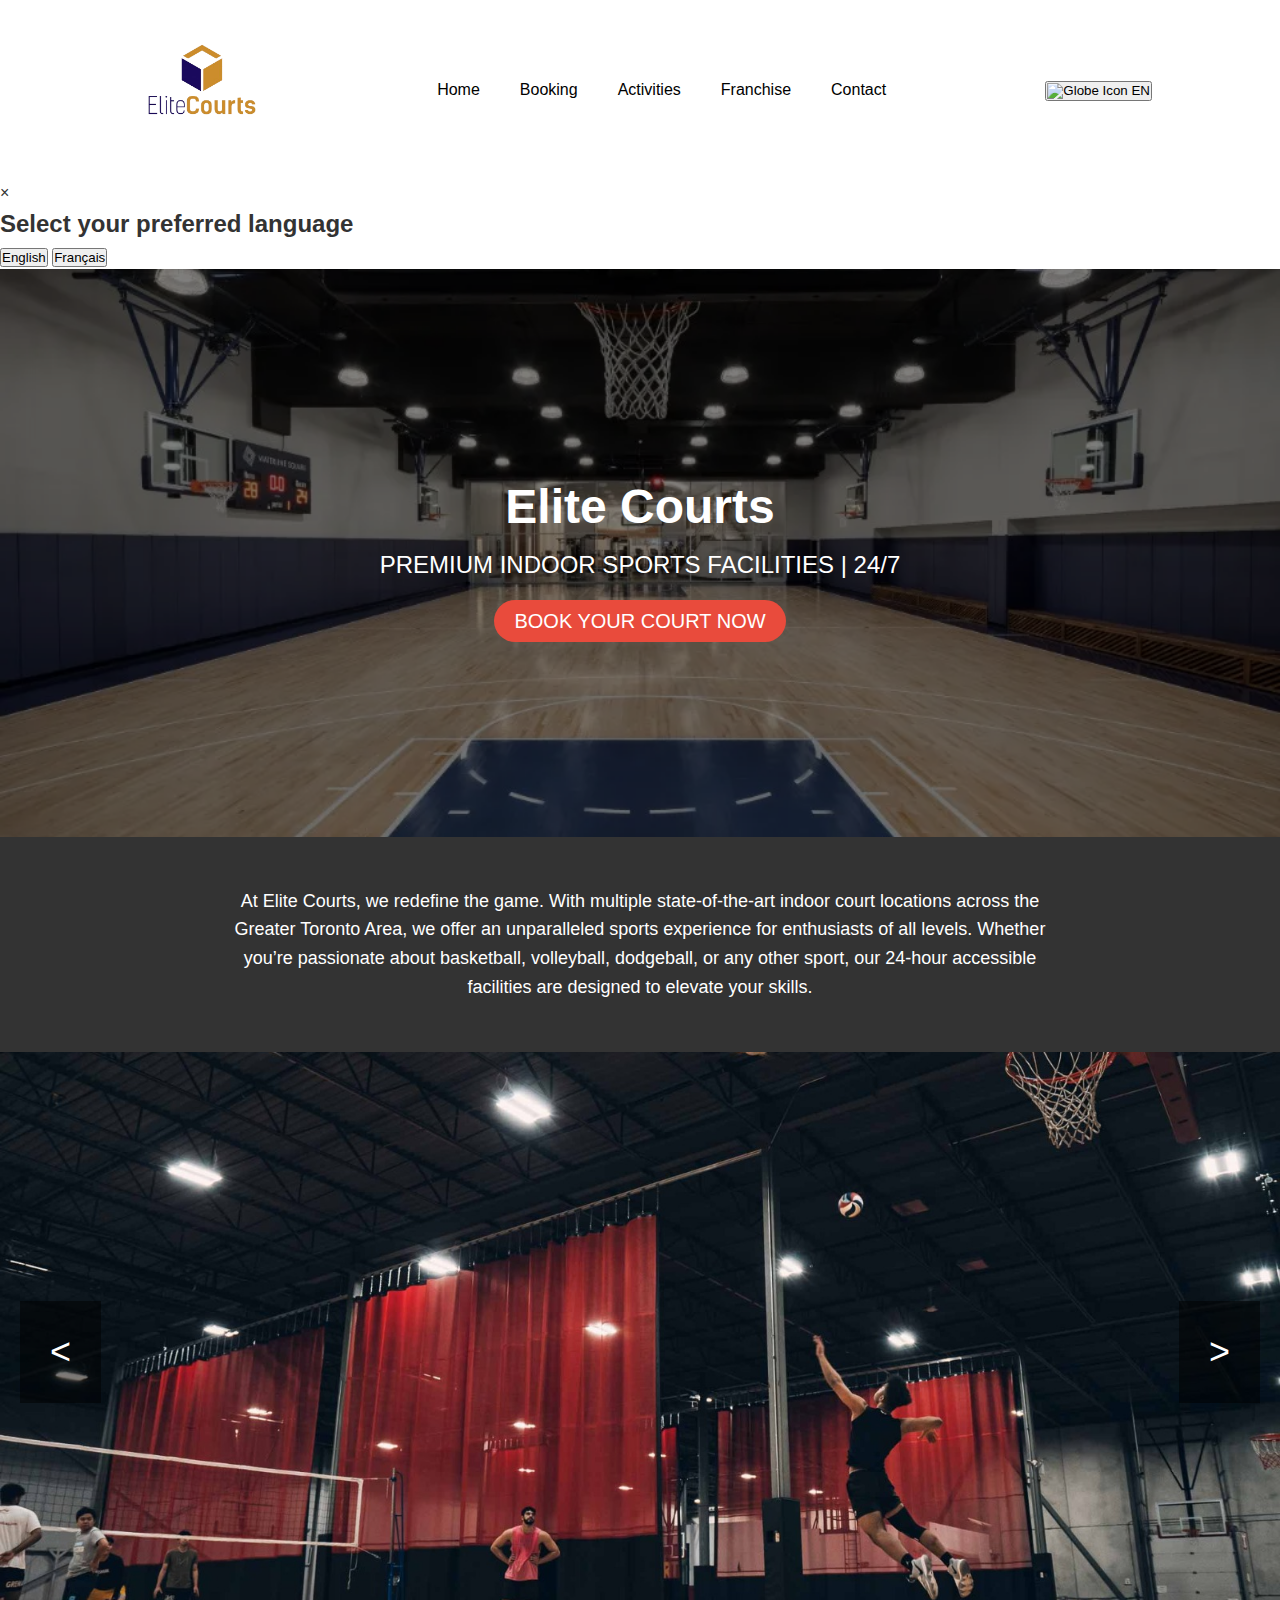
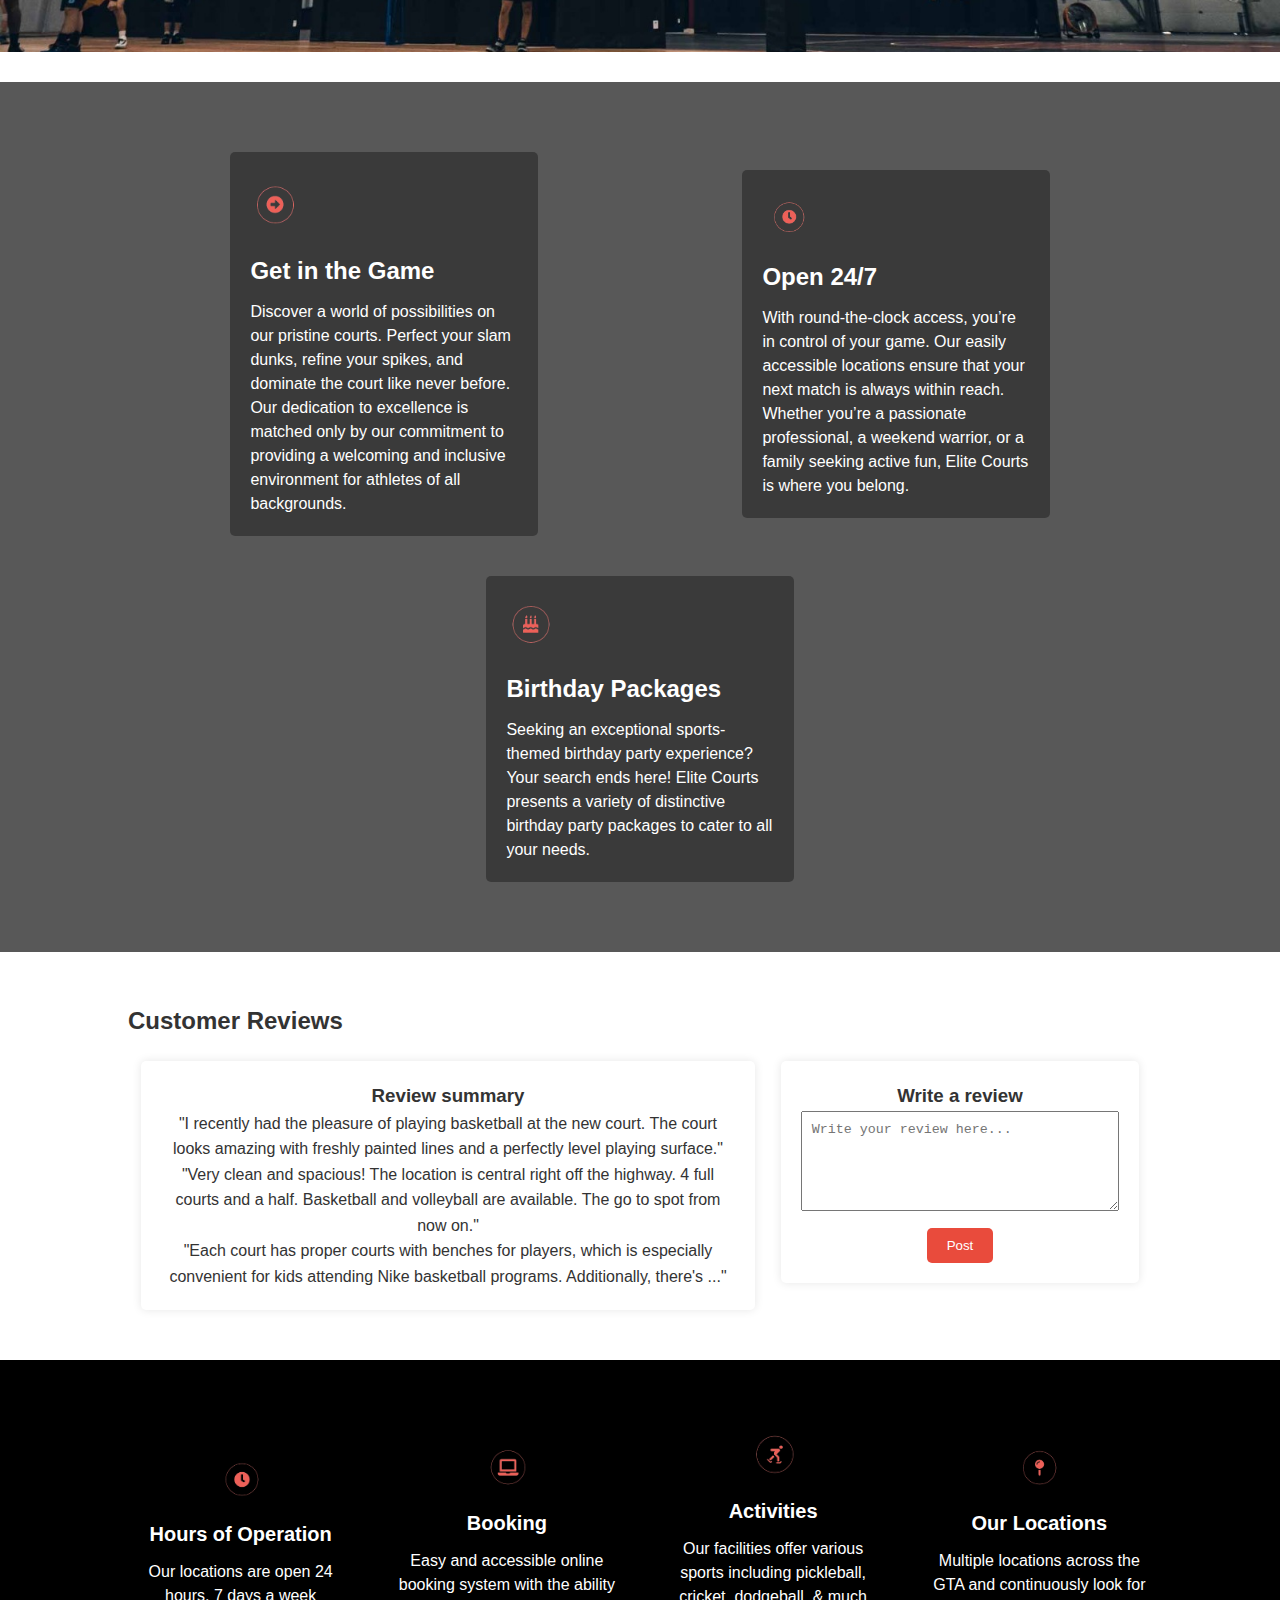
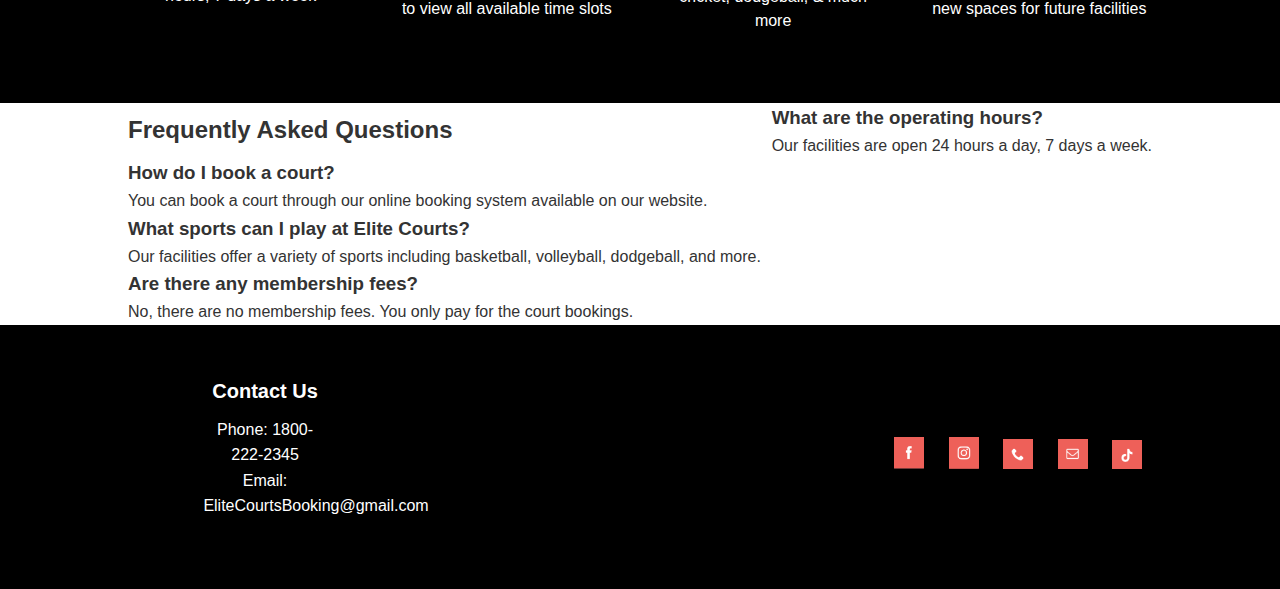
==== commit f3a0bdb5: "Update index.html" ====
--- a/index.html
+++ b/index.html
@@ -7,7 +7,6 @@
     <link rel="stylesheet" href="styles.css">
     <script src="https://apis.google.com/js/platform.js" async defer></script>
     <meta name="google-signin-client_id" content="YOUR_CLIENT_ID.apps.googleusercontent.com">
-    <script src="scripts.js" defer></script>
 </head>
 <body>
     <header>
@@ -25,18 +24,19 @@
                 </ul>
             </nav>
             <div class="language-selector">
-                <button id="language-btn"><img src="assets/globe-icon.png" alt="Language Icon"> EN</button>
+                <button id="language-selector-btn">
+                    <img src="assets/globe-icon.png" alt="Globe Icon"> EN
+                </button>
             </div>
         </div>
     </header>
 
-    <!-- Language Modal -->
     <div id="language-modal" class="modal">
         <div class="modal-content">
             <span class="close-btn">&times;</span>
             <h2>Select your preferred language</h2>
-            <button class="lang-btn" id="english-btn">English</button>
-            <button class="lang-btn" id="french-btn">Français</button>
+            <button id="english-btn" class="lang-btn">English</button>
+            <button id="french-btn" class="lang-btn">Français</button>
         </div>
     </div>
 
@@ -64,7 +64,7 @@
             <img src="assets/court4.jpg" alt="Court 4">
             <img src="assets/court5.jpg" alt="Court 5">
             <div class="carousel-video">
-               <iframe width="700" height="315" src="https://www.youtube.com/embed/g2keUlYN6Ms" frameborder="0" allowfullscreen></iframe>
+                <iframe width="700" height="315" src="https://www.youtube.com/embed/g2keUlYN6Ms" frameborder="0" allowfullscreen></iframe>
             </div>
         </div>
         <button class="carousel-control next">&gt;</button>
@@ -136,6 +136,36 @@
         </div>
     </section>
 
+    <section class="faq">
+        <div class="container">
+            <h2>Frequently Asked Questions</h2>
+            <div class="faq-item">
+                <h3>What are the operating hours?</h3>
+                <div class="faq-answer">
+                    <p>Our facilities are open 24 hours a day, 7 days a week.</p>
+                </div>
+            </div>
+            <div class="faq-item">
+                <h3>How do I book a court?</h3>
+                <div class="faq-answer">
+                    <p>You can book a court through our online booking system available on our website.</p>
+                </div>
+            </div>
+            <div class="faq-item">
+                <h3>What sports can I play at Elite Courts?</h3>
+                <div class="faq-answer">
+                    <p>Our facilities offer a variety of sports including basketball, volleyball, dodgeball, and more.</p>
+                </div>
+            </div>
+            <div class="faq-item">
+                <h3>Are there any membership fees?</h3>
+                <div class="faq-answer">
+                    <p>No, there are no membership fees. You only pay for the court bookings.</p>
+                </div>
+            </div>
+        </div>
+    </section>
+
     <footer>
         <div class="container">
             <div class="footer-info">
--- a/styles.css
+++ b/styles.css
@@ -563,4 +563,510 @@
     padding: 5px 10px;
     border-radius: 50%;
     font-size: 14px;
-}
+    /* Language Selector */
+.language-selector {
+    position: absolute;
+    top: 20px;
+    right: 20px;
+}
+
+.language-selector button {
+    background: none;
+    border: none;
+    font-size: 16px;
+    cursor: pointer;
+    color: #333;
+}
+
+.language-selector button img {
+    width: 20px;
+    margin-right: 5px;
+}
+
+/* Modal */
+.modal {
+    display: none;
+    position: fixed;
+    z-index: 1000;
+    left: 0;
+    top: 0;
+    width: 100%;
+    height: 100%;
+    overflow: auto;
+    background-color: rgb(0, 0, 0);
+    background-color: rgba(0, 0, 0, 0.4);
+    justify-content: center;
+    align-items: center;
+}
+
+.modal-content {
+    background-color: #fefefe;
+    margin: 15% auto;
+    padding: 20px;
+    border: 1px solid #888;
+    width: 80%;
+    max-width: 300px;
+    text-align: center;
+    border-radius: 5px;
+}
+
+.close-btn {
+    color: #aaa;
+    float: right;
+    font-size: 28px;
+    font-weight: bold;
+}
+
+.close-btn:hover,
+.close-btn:focus {
+    color: black;
+    text-decoration: none;
+    cursor: pointer;
+}
+
+.lang-btn {
+    background: #E94B3C;
+    color: #fff;
+    padding: 10px 20px;
+    border: none;
+    margin: 10px;
+    cursor: pointer;
+    border-radius: 5px;
+    transition: background 0.3s;
+}
+
+.lang-btn:hover {
+    background: #C43D30;
+}
+
+/* Other CSS styles for the page */
+.container {
+    width: 80%;
+    margin: 0 auto;
+}
+
+header {
+    display: flex;
+    justify-content: space-between;
+    align-items: center;
+    padding: 10px 0;
+}
+
+.logo img {
+    height: 50px;
+}
+
+nav ul {
+    list-style: none;
+    display: flex;
+    gap: 20px;
+}
+
+nav a {
+    text-decoration: none;
+    color: #333;
+    font-size: 16px;
+}
+
+.hero {
+    position: relative;
+    height: 400px;
+    background: url('assets/hero.jpg') no-repeat center center/cover;
+    display: flex;
+    justify-content: center;
+    align-items: center;
+    text-align: center;
+    color: white;
+}
+
+.hero .overlay {
+    position: absolute;
+    top: 0;
+    left: 0;
+    width: 100%;
+    height: 100%;
+    background: rgba(0, 0, 0, 0.5);
+}
+
+.hero-content {
+    position: relative;
+    z-index: 1;
+}
+
+.hero h1 {
+    font-size: 48px;
+    margin-bottom: 20px;
+}
+
+.hero p {
+    font-size: 24px;
+    margin-bottom: 20px;
+}
+
+.btn-primary {
+    background: #E94B3C;
+    color: white;
+    padding: 10px 20px;
+    text-decoration: none;
+    border-radius: 5px;
+    transition: background 0.3s;
+}
+
+.btn-primary:hover {
+    background: #C43D30;
+}
+
+.about {
+    padding: 50px 0;
+    text-align: center;
+}
+
+.about h2 {
+    font-size: 32px;
+    margin-bottom: 20px;
+}
+
+.about p {
+    font-size: 18px;
+    line-height: 1.5;
+    margin-bottom: 20px;
+}
+
+.booking-section {
+    background: #f8f8f8;
+    padding: 50px 0;
+    text-align: center;
+}
+
+.booking-section h1 {
+    font-size: 36px;
+    margin-bottom: 10px;
+}
+
+.booking-section p {
+    font-size: 20px;
+    margin-bottom: 20px;
+}
+
+.locations {
+    background: #e0e0e0;
+    padding: 50px 0;
+}
+
+.locations .container {
+    display: flex;
+    flex-wrap: wrap;
+    gap: 20px;
+    justify-content: center;
+}
+
+.location-item {
+    background: white;
+    border-radius: 5px;
+    overflow: hidden;
+    width: calc(33.333% - 20px);
+    box-shadow: 0 0 10px rgba(0, 0, 0, 0.1);
+}
+
+.location-item img {
+    width: 100%;
+    height: 200px;
+    object-fit: cover;
+}
+
+.location-name {
+    font-size: 20px;
+    padding: 10px;
+    text-align: center;
+}
+
+.btn-book {
+    background: #E94B3C;
+    color: white;
+    display: block;
+    text-align: center;
+    padding: 10px;
+    text-decoration: none;
+    transition: background 0.3s;
+}
+
+.btn-book:hover {
+    background: #C43D30;
+}
+
+footer {
+    background: #333;
+    color: white;
+    padding: 20px 0;
+    text-align: center;
+}
+
+.footer-info {
+    display: flex;
+    justify-content: space-around;
+    margin-bottom: 20px;
+}
+
+.social-media {
+    display: flex;
+    gap: 10px;
+}
+
+.social-media a img {
+    width: 30px;
+    height: 30px;
+}
+
+/* Language Selector */
+.language-selector {
+    position: absolute;
+    top: 20px;
+    right: 20px;
+}
+
+.language-selector button {
+    background: none;
+    border: none;
+    font-size: 16px;
+    cursor: pointer;
+    color: #333;
+}
+
+.language-selector button img {
+    width: 20px;
+    margin-right: 5px;
+}
+
+/* Modal */
+.modal {
+    display: none;
+    position: fixed;
+    z-index: 1000;
+    left: 0;
+    top: 0;
+    width: 100%;
+    height: 100%;
+    overflow: auto;
+    background-color: rgb(0, 0, 0);
+    background-color: rgba(0, 0, 0, 0.4);
+    justify-content: center;
+    align-items: center;
+}
+
+.modal-content {
+    background-color: #fefefe;
+    margin: 15% auto;
+    padding: 20px;
+    border: 1px solid #888;
+    width: 80%;
+    max-width: 300px;
+    text-align: center;
+    border-radius: 5px;
+}
+
+.close-btn {
+    color: #aaa;
+    float: right;
+    font-size: 28px;
+    font-weight: bold;
+}
+
+.close-btn:hover,
+.close-btn:focus {
+    color: black;
+    text-decoration: none;
+    cursor: pointer;
+}
+
+.lang-btn {
+    background: #E94B3C;
+    color: #fff;
+    padding: 10px 20px;
+    border: none;
+    margin: 10px;
+    cursor: pointer;
+    border-radius: 5px;
+    transition: background 0.3s;
+}
+
+.lang-btn:hover {
+    background: #C43D30;
+}
+
+/* Other CSS styles for the page */
+.container {
+    width: 80%;
+    margin: 0 auto;
+}
+
+header {
+    display: flex;
+    justify-content: space-between;
+    align-items: center;
+    padding: 10px 0;
+}
+
+.logo img {
+    height: 50px;
+}
+
+nav ul {
+    list-style: none;
+    display: flex;
+    gap: 20px;
+}
+
+nav a {
+    text-decoration: none;
+    color: #333;
+    font-size: 16px;
+}
+
+.hero {
+    position: relative;
+    height: 400px;
+    background: url('assets/hero.jpg') no-repeat center center/cover;
+    display: flex;
+    justify-content: center;
+    align-items: center;
+    text-align: center;
+    color: white;
+}
+
+.hero .overlay {
+    position: absolute;
+    top: 0;
+    left: 0;
+    width: 100%;
+    height: 100%;
+    background: rgba(0, 0, 0, 0.5);
+}
+
+.hero-content {
+    position: relative;
+    z-index: 1;
+}
+
+.hero h1 {
+    font-size: 48px;
+    margin-bottom: 20px;
+}
+
+.hero p {
+    font-size: 24px;
+    margin-bottom: 20px;
+}
+
+.btn-primary {
+    background: #E94B3C;
+    color: white;
+    padding: 10px 20px;
+    text-decoration: none;
+    border-radius: 5px;
+    transition: background 0.3s;
+}
+
+.btn-primary:hover {
+    background: #C43D30;
+}
+
+.about {
+    padding: 50px 0;
+    text-align: center;
+}
+
+.about h2 {
+    font-size: 32px;
+    margin-bottom: 20px;
+}
+
+.about p {
+    font-size: 18px;
+    line-height: 1.5;
+    margin-bottom: 20px;
+}
+
+.booking-section {
+    background: #f8f8f8;
+    padding: 50px 0;
+    text-align: center;
+}
+
+.booking-section h1 {
+    font-size: 36px;
+    margin-bottom: 10px;
+}
+
+.booking-section p {
+    font-size: 20px;
+    margin-bottom: 20px;
+}
+
+.locations {
+    background: #e0e0e0;
+    padding: 50px 0;
+}
+
+.locations .container {
+    display: flex;
+    flex-wrap: wrap;
+    gap: 20px;
+    justify-content: center;
+}
+
+.location-item {
+    background: white;
+    border-radius: 5px;
+    overflow: hidden;
+    width: calc(33.333% - 20px);
+    box-shadow: 0 0 10px rgba(0, 0, 0, 0.1);
+}
+
+.location-item img {
+    width: 100%;
+    height: 200px;
+    object-fit: cover;
+}
+
+.location-name {
+    font-size: 20px;
+    padding: 10px;
+    text-align: center;
+}
+
+.btn-book {
+    background: #E94B3C;
+    color: white;
+    display: block;
+    text-align: center;
+    padding: 10px;
+    text-decoration: none;
+    transition: background 0.3s;
+}
+
+.btn-book:hover {
+    background: #C43D30;
+}
+
+footer {
+    background: #333;
+    color: white;
+    padding: 20px 0;
+    text-align: center;
+}
+
+.footer-info {
+    display: flex;
+    justify-content: space-around;
+    margin-bottom: 20px;
+}
+
+.social-media {
+    display: flex;
+    gap: 10px;
+}
+
+.social-media a img {
+    width: 30px;
+    height: 30px;
+}
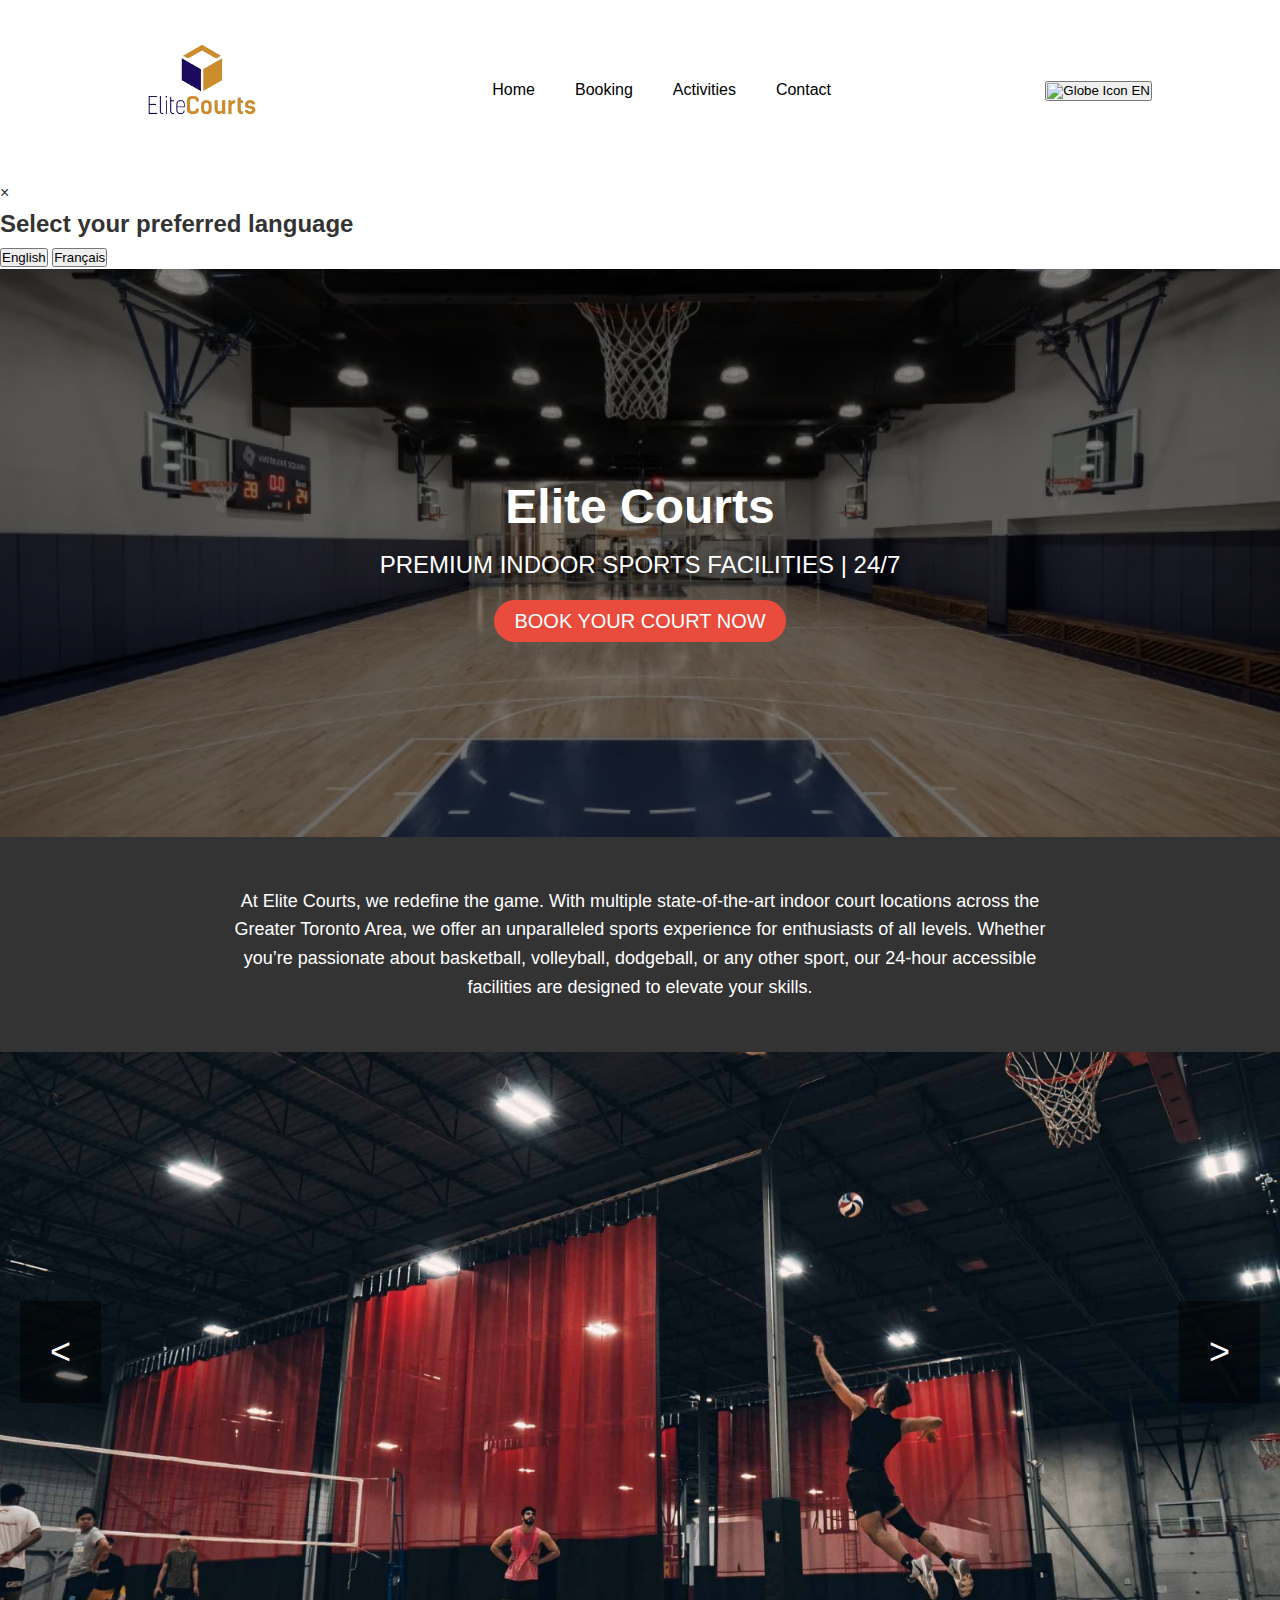
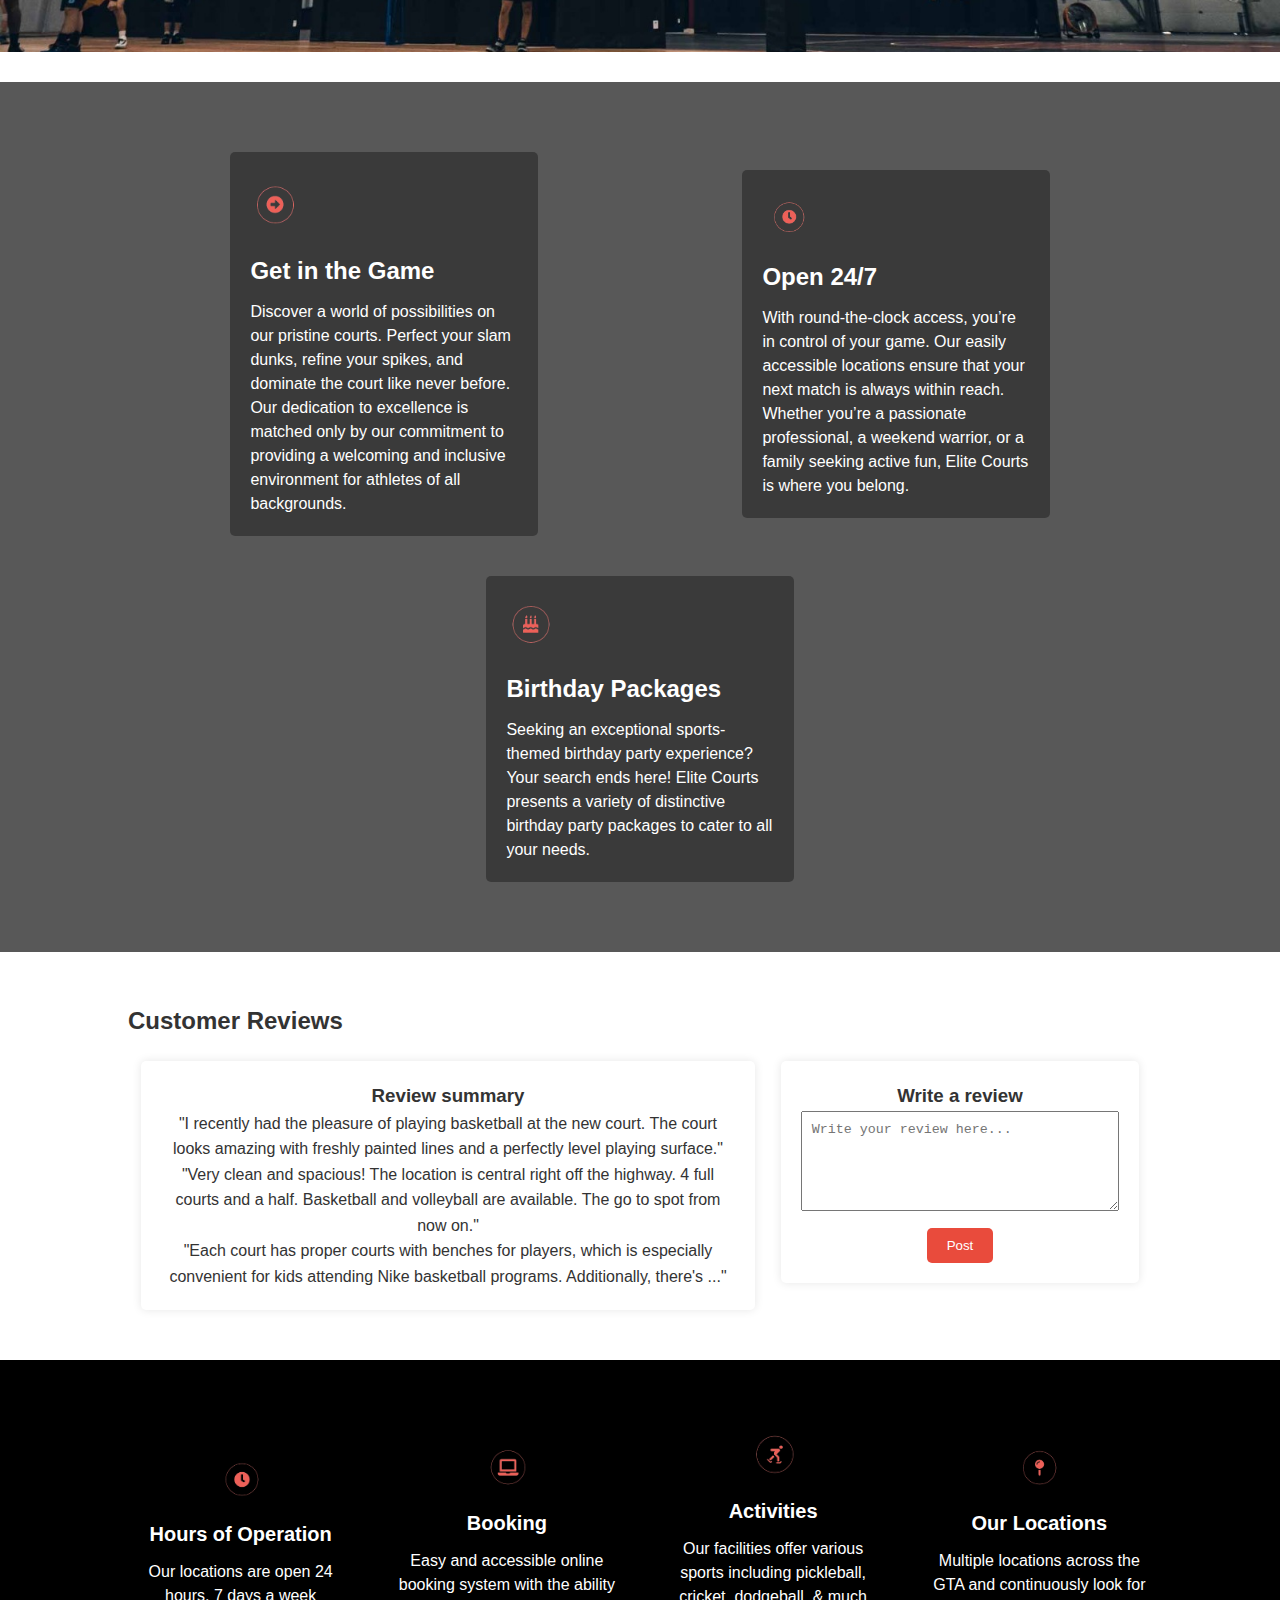
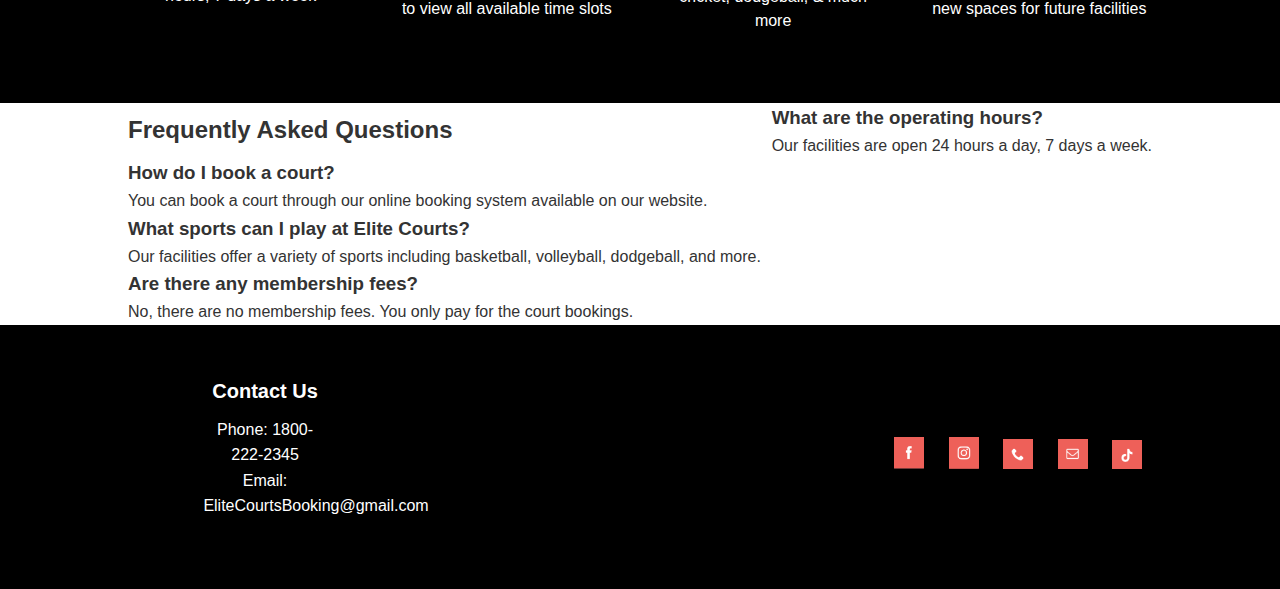
==== commit cb8d53d6: "Update index.html" ====
--- a/index.html
+++ b/index.html
@@ -19,7 +19,6 @@
                     <li><a href="index.html">Home</a></li>
                     <li><a href="booking.html">Booking</a></li>
                     <li><a href="#">Activities</a></li>
-                    <li><a href="#">Franchise</a></li>
                     <li><a href="#">Contact</a></li>
                 </ul>
             </nav>
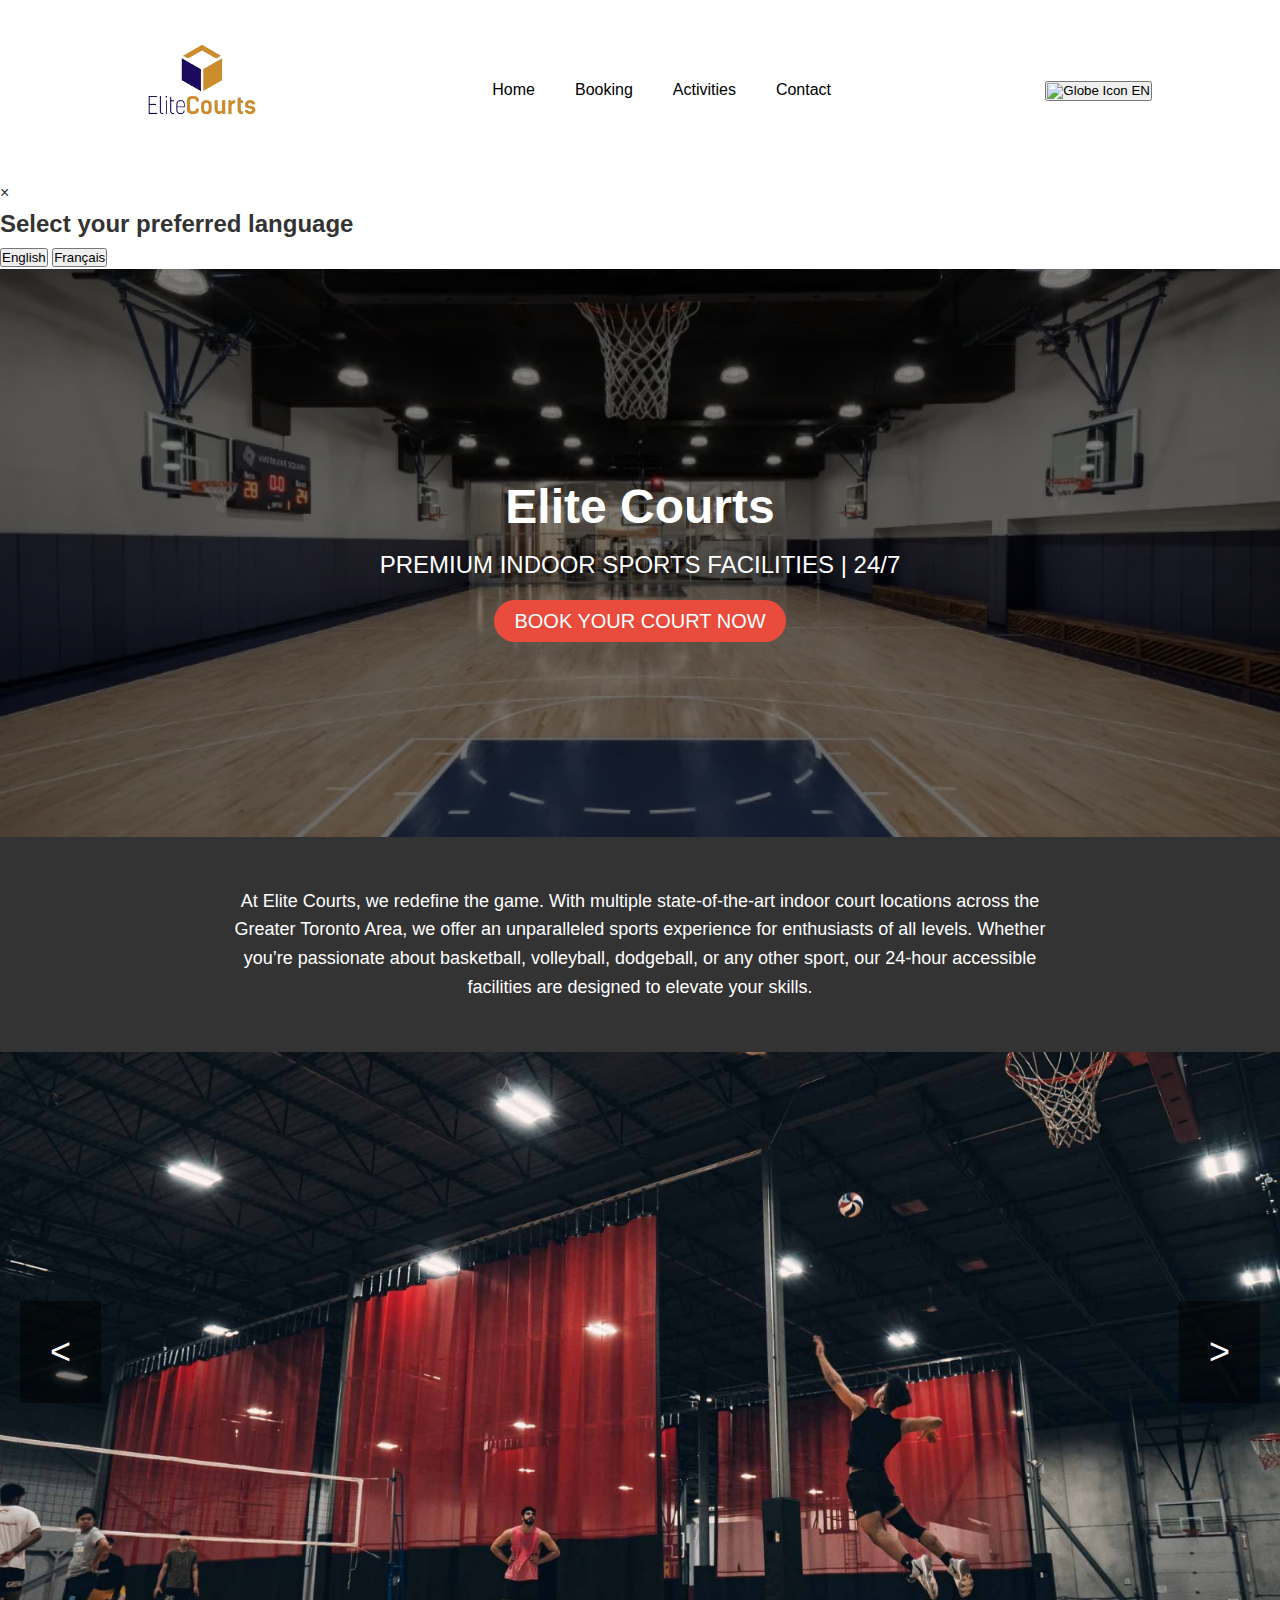
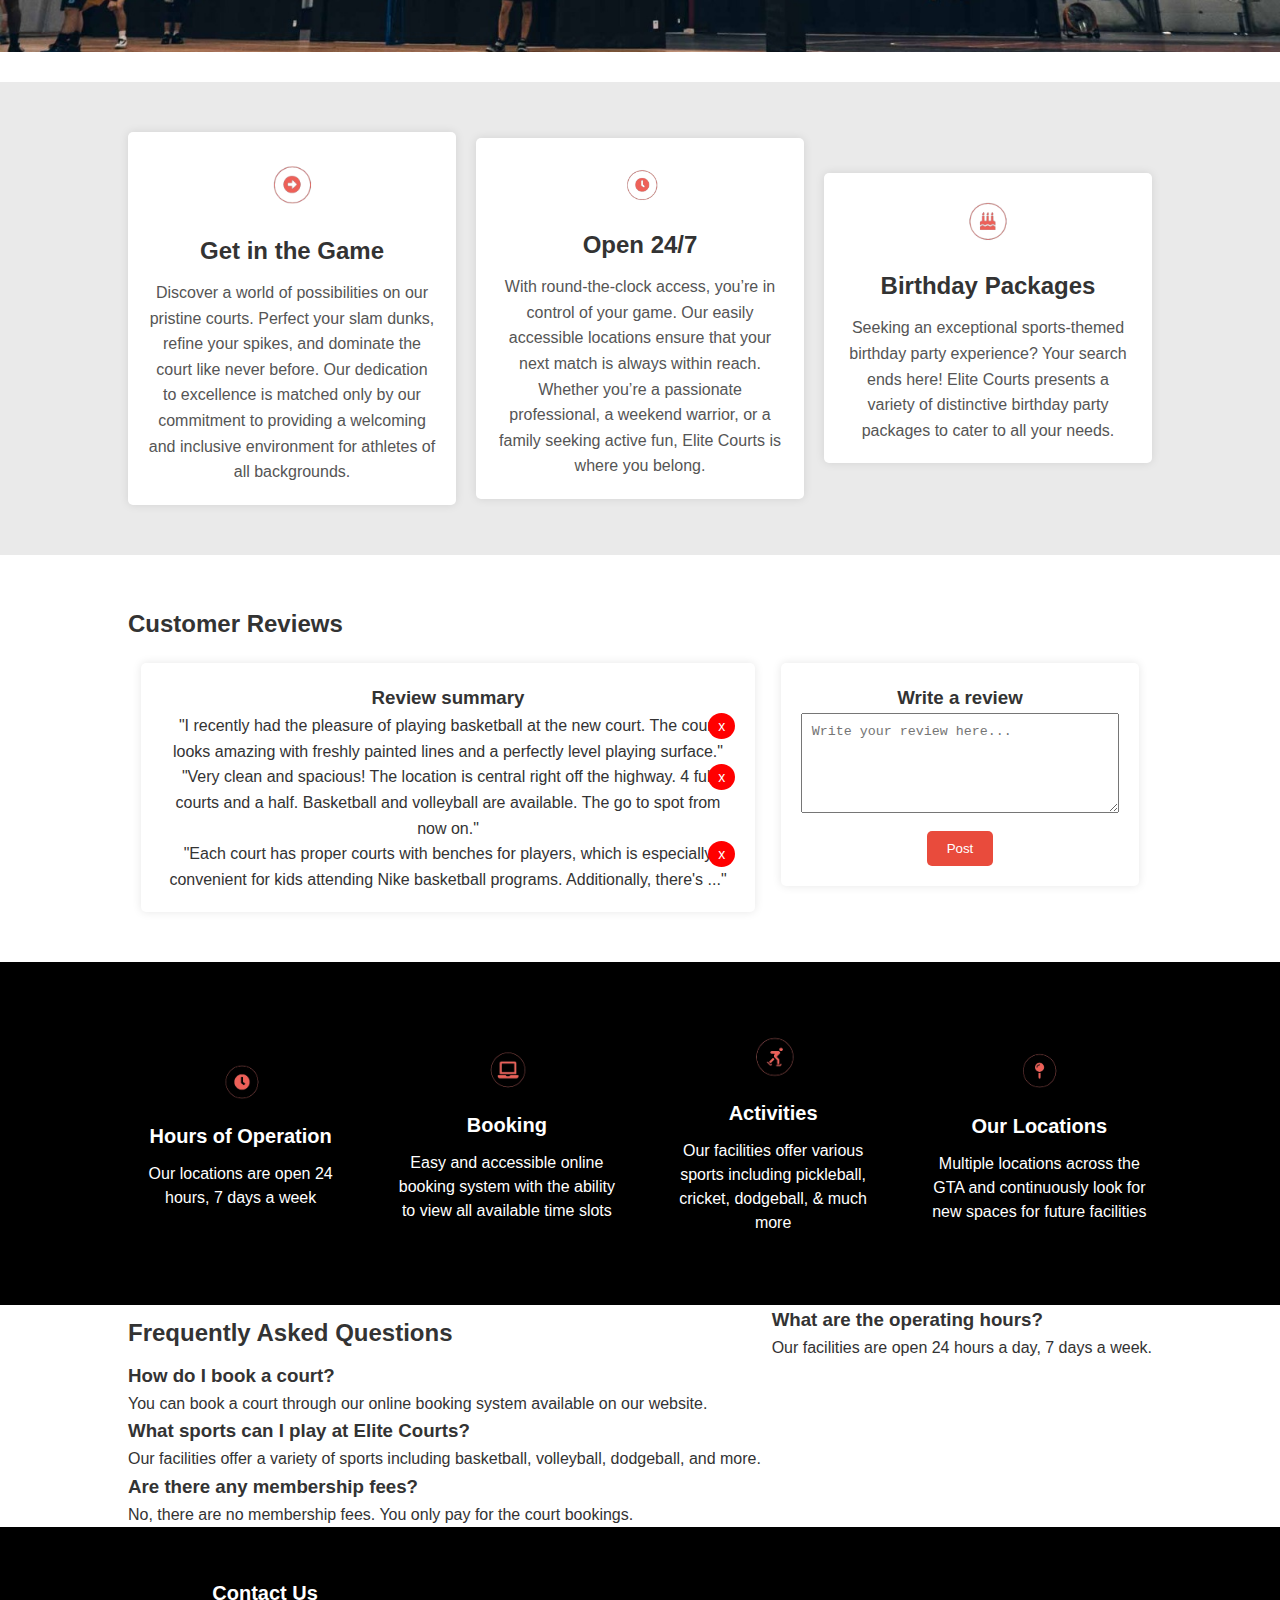
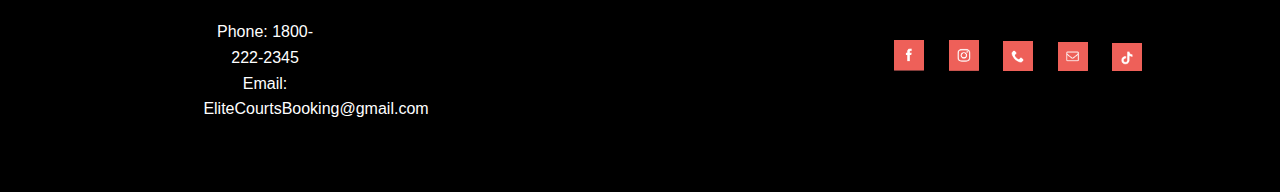
==== commit 101d0912: "Update index.html" ====
--- a/index.html
+++ b/index.html
@@ -7,6 +7,7 @@
     <link rel="stylesheet" href="styles.css">
     <script src="https://apis.google.com/js/platform.js" async defer></script>
     <meta name="google-signin-client_id" content="YOUR_CLIENT_ID.apps.googleusercontent.com">
+    <script src="scripts.js" defer></script>
 </head>
 <body>
     <header>
@@ -95,9 +96,9 @@
             <div class="reviews-container">
                 <div class="review-summary">
                     <h3>Review summary</h3>
-                    <p>"I recently had the pleasure of playing basketball at the new court. The court looks amazing with freshly painted lines and a perfectly level playing surface."</p>
-                    <p>"Very clean and spacious! The location is central right off the highway. 4 full courts and a half. Basketball and volleyball are available. The go to spot from now on."</p>
-                    <p>"Each court has proper courts with benches for players, which is especially convenient for kids attending Nike basketball programs. Additionally, there's ..."</p>
+                    <p>"I recently had the pleasure of playing basketball at the new court. The court looks amazing with freshly painted lines and a perfectly level playing surface."<button class="remove-review">x</button></p>
+                    <p>"Very clean and spacious! The location is central right off the highway. 4 full courts and a half. Basketball and volleyball are available. The go to spot from now on."<button class="remove-review">x</button></p>
+                    <p>"Each court has proper courts with benches for players, which is especially convenient for kids attending Nike basketball programs. Additionally, there's ..."<button class="remove-review">x</button></p>
                 </div>
                 <div class="write-review">
                     <h3>Write a review</h3>
--- a/styles.css
+++ b/styles.css
@@ -424,47 +424,41 @@
     right: 20px;
 }
 
-/* Features Section */
+/* Features section styles */
 .features {
-    background: rgba(46, 46, 46, 0.8); /* Add background image with less opacity */
-    color: #fff;
-    padding: 50px 0;
-    text-align: center;
-    background-image: url('assets/background.jpg'); /* Update with the correct image path */
-    background-size: cover;
-    background-position: center;
-}
-
-.features .feature-container {
-    display: flex;
-    justify-content: space-around;
-}
-
-.features .feature {
-    width: 30%;
-    margin: 20px;
-    text-align: left;
-    background: rgba(51, 51, 51, 0.8); /* Use less opacity */
+    background: #eaeaea;
+    padding: 50px 0;
+}
+
+.feature-container {
+    display: flex;
+    gap: 20px;
+    justify-content: space-between;
+}
+
+.feature {
+    flex: 1;
+    background: #fff;
     padding: 20px;
-    border-radius: 5px;
-    position: relative;
-}
-
-.features .feature img {
+    text-align: center;
+    border-radius: 5px;
+    box-shadow: 0 0 10px rgba(0, 0, 0, 0.1);
+}
+
+.feature img {
     width: 50px;
     margin-bottom: 10px;
 }
 
-.features h2 {
+.feature h2 {
     font-size: 24px;
     margin-bottom: 10px;
 }
 
-.features p {
+.feature p {
     font-size: 16px;
-    line-height: 1.5;
-}
-
+    color: #555;
+}
 /* Info Section */
 .info {
     background: #000;
@@ -817,256 +811,4 @@
     height: 30px;
 }
 
-/* Language Selector */
-.language-selector {
-    position: absolute;
-    top: 20px;
-    right: 20px;
-}
-
-.language-selector button {
-    background: none;
-    border: none;
-    font-size: 16px;
-    cursor: pointer;
-    color: #333;
-}
-
-.language-selector button img {
-    width: 20px;
-    margin-right: 5px;
-}
-
-/* Modal */
-.modal {
-    display: none;
-    position: fixed;
-    z-index: 1000;
-    left: 0;
-    top: 0;
-    width: 100%;
-    height: 100%;
-    overflow: auto;
-    background-color: rgb(0, 0, 0);
-    background-color: rgba(0, 0, 0, 0.4);
-    justify-content: center;
-    align-items: center;
-}
-
-.modal-content {
-    background-color: #fefefe;
-    margin: 15% auto;
-    padding: 20px;
-    border: 1px solid #888;
-    width: 80%;
-    max-width: 300px;
-    text-align: center;
-    border-radius: 5px;
-}
-
-.close-btn {
-    color: #aaa;
-    float: right;
-    font-size: 28px;
-    font-weight: bold;
-}
-
-.close-btn:hover,
-.close-btn:focus {
-    color: black;
-    text-decoration: none;
-    cursor: pointer;
-}
-
-.lang-btn {
-    background: #E94B3C;
-    color: #fff;
-    padding: 10px 20px;
-    border: none;
-    margin: 10px;
-    cursor: pointer;
-    border-radius: 5px;
-    transition: background 0.3s;
-}
-
-.lang-btn:hover {
-    background: #C43D30;
-}
-
-/* Other CSS styles for the page */
-.container {
-    width: 80%;
-    margin: 0 auto;
-}
-
-header {
-    display: flex;
-    justify-content: space-between;
-    align-items: center;
-    padding: 10px 0;
-}
-
-.logo img {
-    height: 50px;
-}
-
-nav ul {
-    list-style: none;
-    display: flex;
-    gap: 20px;
-}
-
-nav a {
-    text-decoration: none;
-    color: #333;
-    font-size: 16px;
-}
-
-.hero {
-    position: relative;
-    height: 400px;
-    background: url('assets/hero.jpg') no-repeat center center/cover;
-    display: flex;
-    justify-content: center;
-    align-items: center;
-    text-align: center;
-    color: white;
-}
-
-.hero .overlay {
-    position: absolute;
-    top: 0;
-    left: 0;
-    width: 100%;
-    height: 100%;
-    background: rgba(0, 0, 0, 0.5);
-}
-
-.hero-content {
-    position: relative;
-    z-index: 1;
-}
-
-.hero h1 {
-    font-size: 48px;
-    margin-bottom: 20px;
-}
-
-.hero p {
-    font-size: 24px;
-    margin-bottom: 20px;
-}
-
-.btn-primary {
-    background: #E94B3C;
-    color: white;
-    padding: 10px 20px;
-    text-decoration: none;
-    border-radius: 5px;
-    transition: background 0.3s;
-}
-
-.btn-primary:hover {
-    background: #C43D30;
-}
-
-.about {
-    padding: 50px 0;
-    text-align: center;
-}
-
-.about h2 {
-    font-size: 32px;
-    margin-bottom: 20px;
-}
-
-.about p {
-    font-size: 18px;
-    line-height: 1.5;
-    margin-bottom: 20px;
-}
-
-.booking-section {
-    background: #f8f8f8;
-    padding: 50px 0;
-    text-align: center;
-}
-
-.booking-section h1 {
-    font-size: 36px;
-    margin-bottom: 10px;
-}
-
-.booking-section p {
-    font-size: 20px;
-    margin-bottom: 20px;
-}
-
-.locations {
-    background: #e0e0e0;
-    padding: 50px 0;
-}
-
-.locations .container {
-    display: flex;
-    flex-wrap: wrap;
-    gap: 20px;
-    justify-content: center;
-}
-
-.location-item {
-    background: white;
-    border-radius: 5px;
-    overflow: hidden;
-    width: calc(33.333% - 20px);
-    box-shadow: 0 0 10px rgba(0, 0, 0, 0.1);
-}
-
-.location-item img {
-    width: 100%;
-    height: 200px;
-    object-fit: cover;
-}
-
-.location-name {
-    font-size: 20px;
-    padding: 10px;
-    text-align: center;
-}
-
-.btn-book {
-    background: #E94B3C;
-    color: white;
-    display: block;
-    text-align: center;
-    padding: 10px;
-    text-decoration: none;
-    transition: background 0.3s;
-}
-
-.btn-book:hover {
-    background: #C43D30;
-}
-
-footer {
-    background: #333;
-    color: white;
-    padding: 20px 0;
-    text-align: center;
-}
-
-.footer-info {
-    display: flex;
-    justify-content: space-around;
-    margin-bottom: 20px;
-}
-
-.social-media {
-    display: flex;
-    gap: 10px;
-}
-
-.social-media a img {
-    width: 30px;
-    height: 30px;
-}
+}
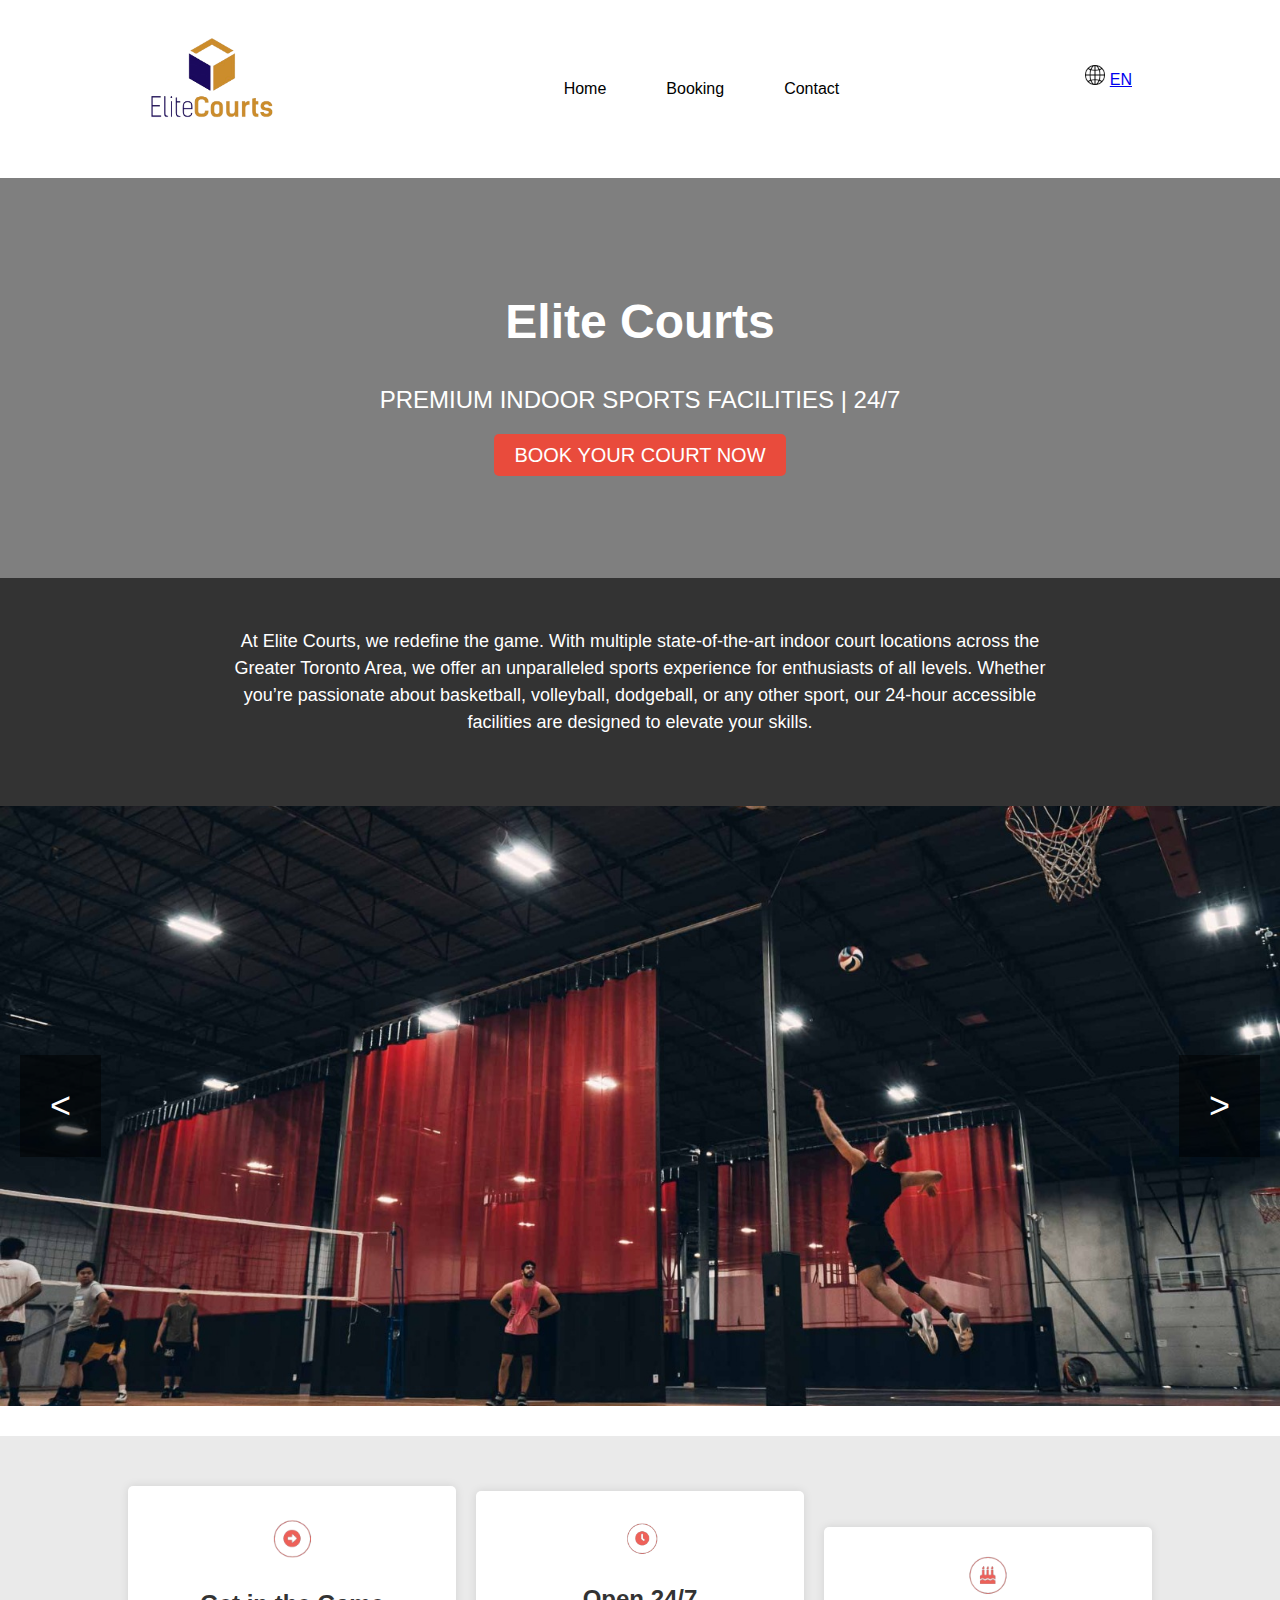
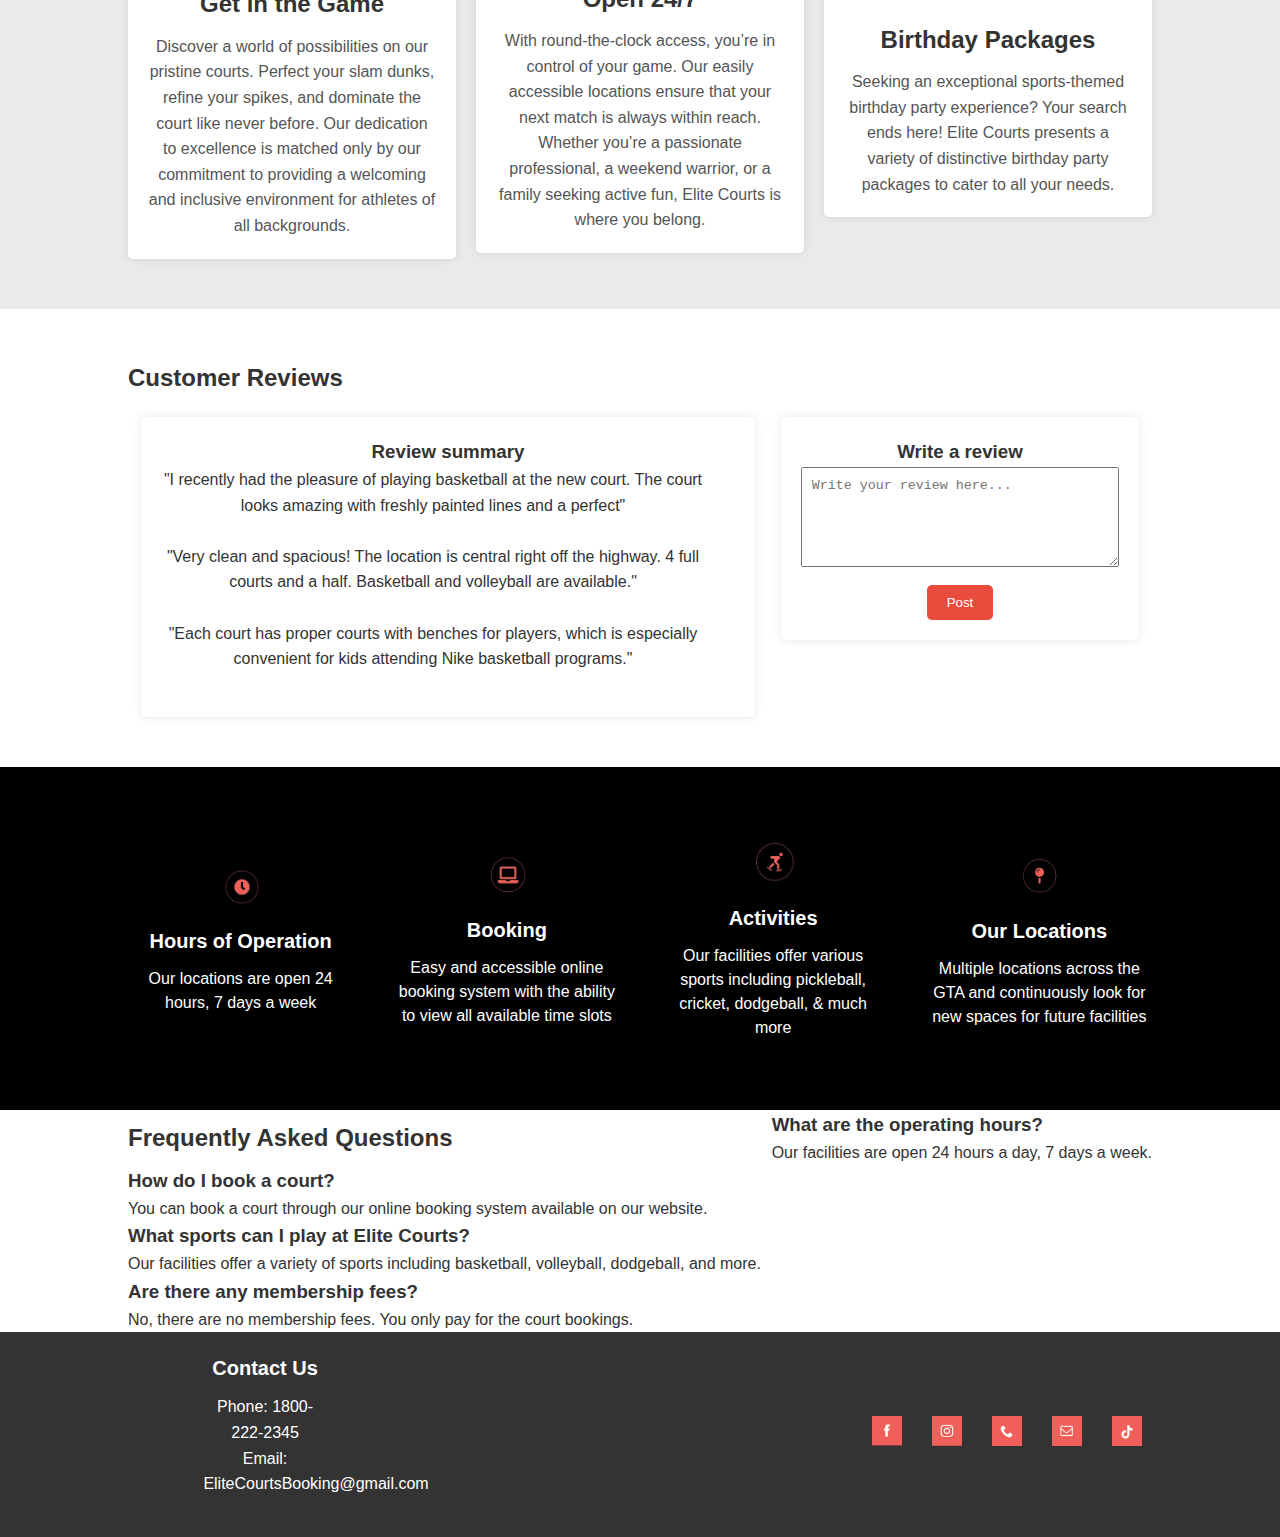
==== commit 1470f8e0: "Add files via upload" ====
--- a/index.html
+++ b/index.html
@@ -1,190 +1,262 @@
 <!DOCTYPE html>
 <html lang="en">
-<head>
-    <meta charset="UTF-8">
-    <meta name="viewport" content="width=device-width, initial-scale=1.0">
+  <head>
+    <meta charset="UTF-8" />
+    <meta name="viewport" content="width=device-width, initial-scale=1.0" />
     <title>Elite Courts</title>
-    <link rel="stylesheet" href="styles.css">
+    <link rel="stylesheet" href="styles.css" />
     <script src="https://apis.google.com/js/platform.js" async defer></script>
-    <meta name="google-signin-client_id" content="YOUR_CLIENT_ID.apps.googleusercontent.com">
+    <meta
+      name="google-signin-client_id"
+      content="YOUR_CLIENT_ID.apps.googleusercontent.com"
+    />
     <script src="scripts.js" defer></script>
-</head>
-<body>
+  </head>
+  <body>
     <header>
-        <div class="container">
-            <div class="logo">
-                <img src="assets/logo.png" alt="Elite Courts Logo">
-            </div>
-            <nav>
-                <ul>
-                    <li><a href="index.html">Home</a></li>
-                    <li><a href="booking.html">Booking</a></li>
-                    <li><a href="#">Activities</a></li>
-                    <li><a href="#">Contact</a></li>
-                </ul>
-            </nav>
-            <div class="language-selector">
-                <button id="language-selector-btn">
-                    <img src="assets/globe-icon.png" alt="Globe Icon"> EN
-                </button>
-            </div>
-        </div>
+      <div class="container">
+        <div class="logo">
+          <img src="assets/logo.png" alt="Elite Courts Logo" />
+        </div>
+        <nav>
+          <ul>
+            <li><a href="index.html">Home</a></li>
+            <li><a href="booking.html">Booking</a></li>
+            <li><a href="#">Contact</a></li>
+          </ul>
+        </nav>
+        <div class="language-selector">
+          <button id="language-selector-btn">
+            <a href="index_fr.html"><img src="assets/globeicon.png" alt="Globe Icon">EN</a>
+          </button>
+        </div>
+      </div>
     </header>
 
     <div id="language-modal" class="modal">
-        <div class="modal-content">
-            <span class="close-btn">&times;</span>
-            <h2>Select your preferred language</h2>
-            <button id="english-btn" class="lang-btn">English</button>
-            <button id="french-btn" class="lang-btn">Français</button>
-        </div>
+      <div class="modal-content">
+        <span class="close-btn">&times;</span>
+        <h2>Select your preferred language</h2>
+        <button id="english-btn" class="lang-btn">English</button>
+        <button id="french-btn" class="lang-btn">Français</button>
+      </div>
     </div>
 
     <section class="hero">
-        <div class="overlay"></div>
-        <div class="hero-content">
-            <h1>Elite Courts</h1>
-            <p>PREMIUM INDOOR SPORTS FACILITIES | 24/7</p>
-            <a href="booking.html" class="btn-primary">BOOK YOUR COURT NOW</a>
-        </div>
+      <div class="overlay"></div>
+      <div class="hero-content">
+        <h1>Elite Courts</h1>
+        <p>PREMIUM INDOOR SPORTS FACILITIES | 24/7</p>
+        <a href="booking.html" class="btn-primary">BOOK YOUR COURT NOW</a>
+      </div>
     </section>
 
     <section class="about">
-        <div class="container">
-            <p>At Elite Courts, we redefine the game. With multiple state-of-the-art indoor court locations across the Greater Toronto Area, we offer an unparalleled sports experience for enthusiasts of all levels. Whether you’re passionate about basketball, volleyball, dodgeball, or any other sport, our 24-hour accessible facilities are designed to elevate your skills.</p>
-        </div>
+      <div class="container">
+        <p>
+          At Elite Courts, we redefine the game. With multiple state-of-the-art
+          indoor court locations across the Greater Toronto Area, we offer an
+          unparalleled sports experience for enthusiasts of all levels. Whether
+          you’re passionate about basketball, volleyball, dodgeball, or any
+          other sport, our 24-hour accessible facilities are designed to elevate
+          your skills.
+        </p>
+      </div>
     </section>
 
     <section class="carousel">
-        <button class="carousel-control prev">&lt;</button>
-        <div class="carousel-images">
-            <img src="assets/court1.jpg" alt="Court 1">
-            <img src="assets/court2.jpg" alt="Court 2">
-            <img src="assets/court3.jpg" alt="Court 3">
-            <img src="assets/court4.jpg" alt="Court 4">
-            <img src="assets/court5.jpg" alt="Court 5">
-            <div class="carousel-video">
-                <iframe width="700" height="315" src="https://www.youtube.com/embed/g2keUlYN6Ms" frameborder="0" allowfullscreen></iframe>
-            </div>
-        </div>
-        <button class="carousel-control next">&gt;</button>
+      <button class="carousel-control prev">&lt;</button>
+      <div class="carousel-images">
+        <img src="assets/court1.jpg" alt="Court 1" />
+        <img src="assets/court2.jpg" alt="Court 2" />
+        <img src="assets/court3.jpg" alt="Court 3" />
+        <img src="assets/court4.jpg" alt="Court 4" />
+        <img src="assets/court5.jpg" alt="Court 5" />
+        <div class="carousel-video">
+          <iframe
+            width="700"
+            height="315"
+            src="https://www.youtube.com/embed/g2keUlYN6Ms"
+            frameborder="0"
+            allowfullscreen
+          ></iframe>
+        </div>
+      </div>
+      <button class="carousel-control next">&gt;</button>
     </section>
 
     <section class="features">
-        <div class="container feature-container">
-            <div class="feature">
-                <img src="assets/game-icon.png" alt="Game Icon">
-                <h2>Get in the Game</h2>
-                <p>Discover a world of possibilities on our pristine courts. Perfect your slam dunks, refine your spikes, and dominate the court like never before. Our dedication to excellence is matched only by our commitment to providing a welcoming and inclusive environment for athletes of all backgrounds.</p>
-            </div>
-            <div class="feature">
-                <img src="assets/24-7-icon.png" alt="24/7 Icon">
-                <h2>Open 24/7</h2>
-                <p>With round-the-clock access, you’re in control of your game. Our easily accessible locations ensure that your next match is always within reach. Whether you’re a passionate professional, a weekend warrior, or a family seeking active fun, Elite Courts is where you belong.</p>
-            </div>
-            <div class="feature">
-                <img src="assets/birthday-icon.png" alt="Birthday Icon">
-                <h2>Birthday Packages</h2>
-                <p>Seeking an exceptional sports-themed birthday party experience? Your search ends here! Elite Courts presents a variety of distinctive birthday party packages to cater to all your needs.</p>
-            </div>
-        </div>
+      <div class="container feature-container">
+        <div class="feature">
+          <img src="assets/game-icon.png" alt="Game Icon" />
+          <h2>Get in the Game</h2>
+          <p>
+            Discover a world of possibilities on our pristine courts. Perfect
+            your slam dunks, refine your spikes, and dominate the court like
+            never before. Our dedication to excellence is matched only by our
+            commitment to providing a welcoming and inclusive environment for
+            athletes of all backgrounds.
+          </p>
+        </div>
+        <div class="feature">
+          <img src="assets/24-7-icon.png" alt="24/7 Icon" />
+          <h2>Open 24/7</h2>
+          <p>
+            With round-the-clock access, you’re in control of your game. Our
+            easily accessible locations ensure that your next match is always
+            within reach. Whether you’re a passionate professional, a weekend
+            warrior, or a family seeking active fun, Elite Courts is where you
+            belong.
+          </p>
+        </div>
+        <div class="feature">
+          <img src="assets/birthday-icon.png" alt="Birthday Icon" />
+          <h2>Birthday Packages</h2>
+          <p>
+            Seeking an exceptional sports-themed birthday party experience? Your
+            search ends here! Elite Courts presents a variety of distinctive
+            birthday party packages to cater to all your needs.
+          </p>
+        </div>
+      </div>
     </section>
 
     <section class="reviews">
-        <div class="container">
-            <h2>Customer Reviews</h2>
-            <div class="reviews-container">
-                <div class="review-summary">
-                    <h3>Review summary</h3>
-                    <p>"I recently had the pleasure of playing basketball at the new court. The court looks amazing with freshly painted lines and a perfectly level playing surface."<button class="remove-review">x</button></p>
-                    <p>"Very clean and spacious! The location is central right off the highway. 4 full courts and a half. Basketball and volleyball are available. The go to spot from now on."<button class="remove-review">x</button></p>
-                    <p>"Each court has proper courts with benches for players, which is especially convenient for kids attending Nike basketball programs. Additionally, there's ..."<button class="remove-review">x</button></p>
-                </div>
-                <div class="write-review">
-                    <h3>Write a review</h3>
-                    <form id="review-form">
-                        <textarea placeholder="Write your review here..."></textarea>
-                        <button type="submit">Post</button>
-                    </form>
-                </div>
-            </div>
-        </div>
+      <div class="container">
+        <h2>Customer Reviews</h2>
+        <div class="reviews-container">
+          <div class="review-summary">
+            <h3>Review summary</h3>
+            <p>
+              "I recently had the pleasure of playing basketball at the new
+              court. The court looks amazing with freshly painted lines and a
+              perfect"
+            </p>
+            <p>
+            ㅤ
+            </p>
+            <p>
+              "Very clean and spacious! The location is central right off the
+              highway. 4 full courts and a half. Basketball and volleyball are
+              available."
+            </p>
+            <p>
+              ㅤ
+              </p>
+            <p>
+              
+              "Each court has proper courts with benches for players, which is
+              especially convenient for kids attending Nike basketball programs."
+            </p>
+            <p>
+              ㅤ
+              </p>
+          </div>
+          <div class="write-review">
+            <h3>Write a review</h3>
+            <form id="review-form">
+              <textarea placeholder="Write your review here..."></textarea>
+              <button type="submit">Post</button>
+            </form>
+          </div>
+        </div>
+      </div>
     </section>
 
     <section class="info">
-        <div class="container">
-            <div class="info-item">
-                <img src="assets/hours-icon.png" alt="Hours of Operation">
-                <h3>Hours of Operation</h3>
-                <p>Our locations are open 24 hours, 7 days a week</p>
-            </div>
-            <div class="info-item">
-                <img src="assets/booking-icon.png" alt="Booking">
-                <h3>Booking</h3>
-                <p>Easy and accessible online booking system with the ability to view all available time slots</p>
-            </div>
-            <div class="info-item">
-                <img src="assets/activities-icon.png" alt="Activities">
-                <h3>Activities</h3>
-                <p>Our facilities offer various sports including pickleball, cricket, dodgeball, & much more</p>
-            </div>
-            <div class="info-item">
-                <img src="assets/location-icon.png" alt="Our Locations">
-                <h3>Our Locations</h3>
-                <p>Multiple locations across the GTA and continuously look for new spaces for future facilities</p>
-            </div>
-        </div>
+      <div class="container">
+        <div class="info-item">
+          <img src="assets/hours-icon.png" alt="Hours of Operation" />
+          <h3>Hours of Operation</h3>
+          <p>Our locations are open 24 hours, 7 days a week</p>
+        </div>
+        <div class="info-item">
+          <img src="assets/booking-icon.png" alt="Booking" />
+          <h3>Booking</h3>
+          <p>
+            Easy and accessible online booking system with the ability to view
+            all available time slots
+          </p>
+        </div>
+        <div class="info-item">
+          <img src="assets/activities-icon.png" alt="Activities" />
+          <h3>Activities</h3>
+          <p>
+            Our facilities offer various sports including pickleball, cricket,
+            dodgeball, & much more
+          </p>
+        </div>
+        <div class="info-item">
+          <img src="assets/location-icon.png" alt="Our Locations" />
+          <h3>Our Locations</h3>
+          <p>
+            Multiple locations across the GTA and continuously look for new
+            spaces for future facilities
+          </p>
+        </div>
+      </div>
     </section>
 
     <section class="faq">
-        <div class="container">
-            <h2>Frequently Asked Questions</h2>
-            <div class="faq-item">
-                <h3>What are the operating hours?</h3>
-                <div class="faq-answer">
-                    <p>Our facilities are open 24 hours a day, 7 days a week.</p>
-                </div>
-            </div>
-            <div class="faq-item">
-                <h3>How do I book a court?</h3>
-                <div class="faq-answer">
-                    <p>You can book a court through our online booking system available on our website.</p>
-                </div>
-            </div>
-            <div class="faq-item">
-                <h3>What sports can I play at Elite Courts?</h3>
-                <div class="faq-answer">
-                    <p>Our facilities offer a variety of sports including basketball, volleyball, dodgeball, and more.</p>
-                </div>
-            </div>
-            <div class="faq-item">
-                <h3>Are there any membership fees?</h3>
-                <div class="faq-answer">
-                    <p>No, there are no membership fees. You only pay for the court bookings.</p>
-                </div>
-            </div>
-        </div>
+      <div class="container">
+        <h2>Frequently Asked Questions</h2>
+        <div class="faq-item">
+          <h3>What are the operating hours?</h3>
+          <div class="faq-answer">
+            <p>Our facilities are open 24 hours a day, 7 days a week.</p>
+          </div>
+        </div>
+        <div class="faq-item">
+          <h3>How do I book a court?</h3>
+          <div class="faq-answer">
+            <p>
+              You can book a court through our online booking system available
+              on our website.
+            </p>
+          </div>
+        </div>
+        <div class="faq-item">
+          <h3>What sports can I play at Elite Courts?</h3>
+          <div class="faq-answer">
+            <p>
+              Our facilities offer a variety of sports including basketball,
+              volleyball, dodgeball, and more.
+            </p>
+          </div>
+        </div>
+        <div class="faq-item">
+          <h3>Are there any membership fees?</h3>
+          <div class="faq-answer">
+            <p>
+              No, there are no membership fees. You only pay for the court
+              bookings.
+            </p>
+          </div>
+        </div>
+      </div>
     </section>
 
     <footer>
-        <div class="container">
-            <div class="footer-info">
-                <div>
-                    <h4>Contact Us</h4>
-                    <p>Phone: 1800-222-2345</p>
-                    <p>Email: EliteCourtsBooking@gmail.com</p>
-                </div>
-            </div>
-            <div class="social-media">
-                <a href="#"><img src="assets/facebook-icon.png" alt="Facebook"></a>
-                <a href="#"><img src="assets/instagram-icon.png" alt="Instagram"></a>
-                <a href="#"><img src="assets/phone-icon.png" alt="Phone"></a>
-                <a href="#"><img src="assets/email-icon.png" alt="Email"></a>
-                <a href="#"><img src="assets/tiktok-icon.png" alt="Tiktok"></a>
-            </div>
-        </div>
+      <div class="container">
+        <div class="footer-info">
+          <div>
+            <h4>Contact Us</h4>
+            <p>Phone: 1800-222-2345</p>
+            <p>Email: EliteCourtsBooking@gmail.com</p>
+          </div>
+        </div>
+        <div class="social-media">
+          <a href="#"><img src="assets/facebook-icon.png" alt="Facebook" /></a>
+          <a href="#"
+            ><img src="assets/instagram-icon.png" alt="Instagram"
+          /></a>
+          <a href="#"><img src="assets/phone-icon.png" alt="Phone" /></a>
+          <a href="#"><img src="assets/email-icon.png" alt="Email" /></a>
+          <a href="#"><img src="assets/tiktok-icon.png" alt="Tiktok" /></a>
+        </div>
+      </div>
     </footer>
 
     <script src="scripts.js"></script>
-</body>
+  </body>
 </html>
--- a/styles.css
+++ b/styles.css
@@ -1,814 +1,839 @@
 /* Basic Reset */
 * {
-    margin: 0;
-    padding: 0;
-    box-sizing: border-box;
+  margin: 0;
+  padding: 0;
+  box-sizing: border-box;
 }
 
 /* Body and Font Styles */
 body {
-    font-family: Arial, sans-serif;
-    line-height: 1.6;
-    color: #333;
+  font-family: Arial, sans-serif;
+  line-height: 1.6;
+  color: #333;
 }
 
 .container {
-    width: 80%;
-    margin: 0 auto;
-    display: flex;
-    align-items: center;
-    justify-content: space-between;
-    flex-wrap: wrap;
+  width: 80%;
+  margin: 0 auto;
+  display: flex;
+  align-items: center;
+  justify-content: space-between;
+  flex-wrap: wrap;
 }
 
 /* Header */
 header {
-    background: #fff;
-    color: #000;
-    padding: 20px 0;
+  background: #fff;
+  color: #000;
+  padding: 20px 0;
 }
 
 header .logo img {
-    max-width: 150px;
+  max-width: 200px; /* Adjusted the size of the logo */
 }
 
 header nav ul {
-    list-style: none;
-    display: flex;
-    justify-content: space-around;
-    width: 70%;
+  list-style: none;
+  display: flex;
+  justify-content: space-around;
+  width: 70%;
 }
 
 header nav ul li a {
-    color: #000;
-    text-decoration: none;
-    padding: 10px 20px;
-    font-size: 16px;
-    transition: color 0.3s;
+  color: #000;
+  text-decoration: none;
+  padding: 10px 20px;
+  font-size: 16px;
+  transition: color 0.3s;
 }
 
 header nav ul li a:hover {
-    color: #E94B3C;
+  color: #e94b3c;
+}
+
+/* Ensure the container is relative so absolute positioning works */
+header .container {
+  position: relative;
+}
+
+/* Style for the language selector */
+.language-selector {
+  position: relative;
+  top: 50%;
+  right: 20px;
+  transform: translateY(-50%);
+}
+
+.language-selector button {
+  background: none;
+  border: none;
+  font-size: 16px;
+  cursor: pointer;
+  color: #333;
+  display: flex;
+  align-items: end;
+}
+
+.language-selector button img {
+  width: 20px; /* Adjust the size of the globe icon */
+  height: 20px;
+  margin-right: 5px;
+}
+
+/* Modal */
+.modal {
+  display: none;
+  position: fixed;
+  z-index: 1000;
+  left: 0;
+  top: 0;
+  width: 100%;
+  height: 100%;
+  overflow: auto;
+  background-color: rgba(0, 0, 0, 0.4);
+  justify-content: center;
+  align-items: center;
+}
+
+.modal-content {
+  background-color: #fefefe;
+  margin: 15% auto;
+  padding: 20px;
+  border: 1px solid #888;
+  width: 80%;
+  max-width: 300px;
+  text-align: center;
+  border-radius: 5px;
+}
+
+.close-btn {
+  color: #aaa;
+  float: right;
+  font-size: 28px;
+  font-weight: bold;
+}
+
+.close-btn:hover,
+.close-btn:focus {
+  color: black;
+  text-decoration: none;
+  cursor: pointer;
+}
+
+.lang-btn {
+  background: #e94b3c;
+  color: #fff;
+  padding: 10px 20px;
+  border: none;
+  margin: 10px;
+  cursor: pointer;
+  border-radius: 5px;
+  transition: background 0.3s;
+}
+
+.lang-btn:hover {
+  background: #c43d30;
 }
 
 /* Hero Section */
-.hero, .hero-booking {
-    position: relative;
-    background: url('assets/basketball-court.jpg') no-repeat center center/cover;
-    color: #fff;
-    text-align: center;
-    padding: 200px 0;
-}
-
-.hero-booking .overlay, .hero .overlay {
-    position: absolute;
-    top: 0;
-    left: 0;
-    right: 0;
-    bottom: 0;
-    background: rgba(0, 0, 0, 0.5);
-    z-index: 1;
+.hero,
+.hero-booking {
+  position: relative;
+  background: url("assets/basketball-court.jpg") no-repeat center center/cover;
+  color: #fff;
+  text-align: center;
+  padding: 200px 0;
+}
+
+.hero-booking .overlay,
+.hero .overlay {
+  position: absolute;
+  top: 0;
+  left: 0;
+  right: 0;
+  bottom: 0;
+  background: rgba(0, 0, 0, 0.5); /* Adjust opacity here */
+  z-index: 1;
 }
 
 .hero-content {
-    position: relative;
-    z-index: 2;
-}
-
-.hero h1, .hero-booking h1 {
-    font-size: 48px;
-}
-
-.hero p, .hero-booking p {
-    font-size: 24px;
-    margin-bottom: 20px;
+  position: relative;
+  z-index: 2;
+}
+
+.hero h1,
+.hero-booking h1 {
+  font-size: 48px;
+}
+
+.hero p,
+.hero-booking p {
+  font-size: 24px;
+  margin-bottom: 20px;
 }
 
 .btn-primary {
-    background: #E94B3C;
-    color: #fff;
-    padding: 10px 20px;
-    text-decoration: none;
-    font-size: 20px;
-    border-radius: 25px;
-    transition: background 0.3s;
+  background: #e94b3c;
+  color: #fff;
+  padding: 10px 20px;
+  text-decoration: none;
+  font-size: 20px;
+  border-radius: 25px;
+  transition: background 0.3s;
 }
 
 .btn-primary:hover {
-    background: #C43D30;
+  background: #c43d30;
 }
 
 /* About Section */
 .about {
-    background: #333;
-    color: #fff;
-    padding: 50px 0;
-    text-align: center;
+  background: #333;
+  color: #fff;
+  padding: 50px 0;
+  text-align: center;
 }
 
 .about p {
-    font-size: 18px;
-    margin: 0 auto;
-    width: 80%;
+  font-size: 18px;
+  margin: 0 auto;
+  width: 80%;
 }
 
 /* Booking Section */
 .booking-section {
-    background: #f4f4f4;
-    color: #333;
-    padding: 50px 0;
-    text-align: center;
+  background: #f4f4f4;
+  color: #333;
+  padding: 50px 0;
+  text-align: center;
 }
 
 .booking-section h1 {
-    font-size: 36px;
-    margin-bottom: 20px;
+  font-size: 36px;
+  text-align: center;
+  margin-bottom: 20px;
 }
 
 .booking-section p {
-    font-size: 18px;
-    margin-bottom: 20px;
+  font-size: 18px;
+  margin-bottom: 20px;
 }
 
 /* Locations Section */
 .locations {
-    background: #e1e1e1;
-    padding: 50px 0;
-    text-align: center;
+  background: #e1e1e1;
+  padding: 50px 0;
+  text-align: center;
 }
 
 .locations .location-item {
-    width: 30%;
-    margin-bottom: 20px;
-    position: relative;
-    overflow: hidden;
-    border-radius: 10px;
-    background: #333;
-    color: #fff;
+  width: 30%;
+  margin-bottom: 20px;
+  position: relative;
+  overflow: hidden;
+  border-radius: 10px;
+  background: #333;
+  color: #fff;
 }
 
 .locations .location-item img {
-    width: 100%;
-    border-radius: 10px 10px 0 0;
-    transition: transform 0.3s;
+  width: 100%;
+  border-radius: 10px 10px 0 0;
+  transition: transform 0.3s;
 }
 
 .locations .location-item:hover img {
-    transform: scale(1.05);
+  transform: scale(1.05);
 }
 
 .locations .location-name {
-    position: absolute;
-    top: 20px;
-    left: 20px;
-    color: white;
-    font-size: 24px;
-    background-color: rgba(0, 0, 0, 0.5);
-    padding: 5px 10px;
-    border-radius: 5px;
+  position: absolute;
+  top: 20px;
+  left: 20px;
+  color: white;
+  font-size: 24px;
+  background-color: rgba(0, 0, 0, 0.5);
+  padding: 5px 10px;
+  border-radius: 5px;
 }
 
 .locations .btn-book {
-    display: block;
-    width: 100%;
-    text-align: center;
-    background: #E94B3C;
-    color: white;
-    padding: 10px 0;
-    text-decoration: none;
-    font-size: 18px;
-    border-radius: 0 0 10px 10px;
-    transition: background 0.3s;
+  display: block;
+  width: 100%;
+  text-align: center;
+  background: #e94b3c;
+  color: white;
+  padding: 10px 0;
+  text-decoration: none;
+  font-size: 18px;
+  border-radius: 0 0 10px 10px;
+  transition: background 0.3s;
 }
 
 .locations .btn-book:hover {
-    background: #C43D30;
+  background: #c43d30;
 }
 
 /* Location Details Section */
 .location-details {
-    padding: 50px 0;
-    width: 100%;
+  padding: 50px 0;
+  width: 100%;
 }
 
 .location-details h1 {
-    font-size: 36px;
-    margin-bottom: 10px;
-    text-align: center;
+  font-size: 36px;
+  margin-bottom: 10px;
+  text-align: center;
 }
 
 .location-details p {
-    font-size: 18px;
-    margin-bottom: 10px;
-    text-align: center;
+  font-size: 18px;
+  margin-bottom: 10px;
+  text-align: center;
 }
 
 .location-details .btn-primary {
-    display: block;
-    width: 200px;
-    text-align: center;
-    margin: 0 auto 30px;
-}
-
-.location-images {
-    display: flex;
-    flex-direction: column;
-    align-items: center;
-    margin-bottom: 30px;
-}
-
-.location-images .large-image {
-    width: 100%;
-    max-width: 800px;
-    margin-bottom: 10px;
-}
-
-.location-images .large-image img {
-    width: 100%;
-    border-radius: 10px;
-}
-
-.location-images .image-gallery {
-    display: flex;
-    justify-content: center;
-    gap: 10px;
-}
-
-.location-images .image-gallery img {
-    width: 100px;
-    cursor: pointer;
-    border-radius: 5px;
-    transition: transform 0.3s;
-}
-
-.location-images .image-gallery img:hover {
-    transform: scale(1.1);
+  display: block;
+  width: 200px;
+  text-align: center;
+  margin: 0 auto 30px;
+}
+
+.large-image img {
+  max-width: 100%;
+  height: auto;
+  margin-bottom: 10px;
+  transition: transform 0.3s, opacity 0.3s;
+}
+
+.image-gallery {
+  display: flex;
+  justify-content: center;
+  gap: 10px;
+}
+
+.gallery-image {
+  width: 100px;
+  cursor: pointer;
+  border: 2px solid transparent;
+  transition: border 0.3s;
+}
+
+.gallery-image:hover {
+  border: 2px solid #E94B3C;
 }
 
 .location-info {
-    width: 100%;
-    text-align: center;
-    margin-bottom: 30px;
+  width: 100%;
+  text-align: center;
+  margin-bottom: 30px;
 }
 
 .map iframe {
-    width: 100%;
-    height: 400px;
-    border: 0;
+  width: 400%;
+  height: 400px;
+  border: 0;
 }
 
 .booking-form {
-    padding: 50px 0;
-    background: #f4f4f4;
+  padding: 50px 0;
+  background: #f4f4f4;
 }
 
 .booking-form h2 {
-    text-align: center;
-    margin-bottom: 20px;
+  text-align: center;
+  margin-bottom: 20px;
 }
 
 .booking-form form {
-    width: 50%;
-    margin: 0 auto;
-    display: flex;
-    flex-direction: column;
-    gap: 15px;
-}
-
-.booking-form form input, .booking-form form textarea {
-    padding: 10px;
-    font-size: 16px;
-    border: 1px solid #ccc;
-    border-radius: 5px;
+  width: 50%;
+  margin: 0 auto;
+  display: flex;
+  flex-direction: column;
+  gap: 15px;
+}
+
+.booking-form form input,
+.booking-form form textarea,
+.booking-form form select {
+  padding: 10px;
+  font-size: 16px;
+  border: 1px solid #ccc;
+  border-radius: 5px;
 }
 
 .booking-form form textarea {
-    resize: none;
-    height: 150px;
+  resize: none;
+  height: 150px;
 }
 
 .booking-form form button {
-    background: #E94B3C;
-    color: #fff;
-    border: none;
-    padding: 15px;
-    border-radius: 5px;
-    cursor: pointer;
-    transition: background 0.3s;
+  background: #e94b3c;
+  color: #fff;
+  border: none;
+  padding: 15px;
+  border-radius: 5px;
+  cursor: pointer;
+  transition: background 0.3s;
 }
 
 .booking-form form button:hover {
-    background: #C43D30;
+  background: #c43d30;
+}
+
+/* Date and Time Dropdown Styles */
+.booking-form label {
+  display: block;
+  margin-top: 10px;
+  font-size: 16px;
+}
+
+.booking-form select {
+  width: 100%;
+  padding: 10px;
+  margin-top: 5px;
+  font-size: 16px;
+  border: 1px solid #ccc;
+  border-radius: 5px;
+  box-sizing: border-box;
 }
 
 /* Schedule Section */
 .schedule {
-    padding: 50px 0;
+  padding: 50px 0;
 }
 
 .schedule h2 {
-    text-align: center;
-    margin-bottom: 20px;
+  text-align: center;
+  margin-bottom: 20px;
 }
 
 .schedule table {
-    width: 100%;
-    border-collapse: collapse;
-    margin: 0 auto;
-}
-
-.schedule table th, .schedule table td {
-    padding: 10px;
-    border: 1px solid #ddd;
-    text-align: center;
+  width: 100%;
+  border-collapse: collapse;
+  margin: 0 auto;
+}
+
+.schedule table th,
+.schedule table td {
+  padding: 10px;
+  border: 1px solid #ddd;
+  text-align: center;
 }
 
 .schedule table th {
-    background: #333;
-    color: white;
+  background: #333;
+  color: white;
 }
 
 .schedule table td {
-    background: #f9f9f9;
+  background: #f9f9f9;
 }
 
 /* Footer */
 footer {
-    background: #000;
-    color: #fff;
-    padding: 50px 0;
-    text-align: center;
+  background: #000;
+  color: #fff;
+  padding: 50px 0;
+  text-align: center;
 }
 
 footer .footer-info {
-    display: flex;
-    justify-content: space-around;
-    margin-bottom: 20px;
+  display: flex;
+  justify-content: space-around;
+  margin-bottom: 20px;
 }
 
 footer .footer-info div {
-    width: 45%; /* Adjusted the width */
+  width: 45%; /* Adjusted the width */
 }
 
 footer h4 {
-    font-size: 20px;
-    margin-bottom: 10px;
+  font-size: 20px;
+  margin-bottom: 10px;
 }
 
 footer p {
-    font-size: 16px;
+  font-size: 16px;
 }
 
 footer .social-media a img {
-    width: 30px;
-    margin: 0 10px;
-    transition: transform 0.3s;
+  width: 30px;
+  margin: 0 10px;
+  transition: transform 0.3s;
 }
 
 footer .social-media a img:hover {
-    transform: scale(1.1);
+  transform: scale(1.1);
 }
 
 /* Carousel Section */
 .carousel {
-    position: relative;
-    width: 100%;
-    height: 600px; /* Increased the height */
-    overflow: hidden;
-    margin-bottom: 30px;
+  position: relative;
+  width: 100%;
+  height: 600px; /* Increased the height */
+  overflow: hidden;
+  margin-bottom: 30px;
 }
 
 .carousel-images {
-    display: flex;
-    transition: transform 0.5s ease-in-out;
-}
-
-.carousel-images img, .carousel-images .carousel-item {
-    min-width: 100%;
-    height: 600px; /* Increased the height */
-    object-fit: cover;
-    text-decoration: none;
-    color: inherit;
+  display: flex;
+  transition: transform 0.5s ease-in-out;
+}
+
+.carousel-images img,
+.carousel-images .carousel-item {
+  min-width: 100%;
+  height: 600px; /* Increased the height */
+  object-fit: cover;
+  text-decoration: none;
+  color: inherit;
 }
 
 .carousel-video {
-    min-width: 100%;
-    display: flex;
-    justify-content: center; /* Center the video */
-    align-items: center; /* Center the video */
+  min-width: 100%;
+  display: flex;
+  justify-content: center; /* Center the video */
+  align-items: center; /* Center the video */
 }
 
 .carousel-video iframe {
-    width: 100%;
-    height: 600px; /* Increased the height */
+  width: 100%;
+  height: 600px; /* Increased the height */
 }
 
 .carousel-control {
-    position: absolute;
-    top: 50%;
-    transform: translateY(-50%);
-    background: rgba(0, 0, 0, 0.5);
-    color: #fff;
-    border: none;
-    padding: 30px; /* Increased padding */
-    cursor: pointer;
-    font-size: 36px; /* Increased font size */
-    z-index: 10;
+  position: absolute;
+  top: 50%;
+  transform: translateY(-50%);
+  background: rgba(0, 0, 0, 0.5);
+  color: #fff;
+  border: none;
+  padding: 30px; /* Increased padding */
+  cursor: pointer;
+  font-size: 36px; /* Increased font size */
+  z-index: 10;
 }
 
 .carousel-control.prev {
-    left: 20px;
+  left: 20px;
 }
 
 .carousel-control.next {
-    right: 20px;
+  right: 20px;
 }
 
 /* Features section styles */
 .features {
-    background: #eaeaea;
-    padding: 50px 0;
+  background: #eaeaea;
+  padding: 50px 0;
 }
 
 .feature-container {
-    display: flex;
-    gap: 20px;
-    justify-content: space-between;
+  display: flex;
+  gap: 20px;
+  justify-content: space-between;
 }
 
 .feature {
-    flex: 1;
-    background: #fff;
-    padding: 20px;
-    text-align: center;
-    border-radius: 5px;
-    box-shadow: 0 0 10px rgba(0, 0, 0, 0.1);
+  flex: 1;
+  background: #fff;
+  padding: 20px;
+  text-align: center;
+  border-radius: 5px;
+  box-shadow: 0 0 10px rgba(0, 0, 0, 0.1);
 }
 
 .feature img {
-    width: 50px;
-    margin-bottom: 10px;
+  width: 50px;
+  margin-bottom: 10px;
 }
 
 .feature h2 {
-    font-size: 24px;
-    margin-bottom: 10px;
+  font-size: 24px;
+  margin-bottom: 10px;
 }
 
 .feature p {
-    font-size: 16px;
-    color: #555;
-}
+  font-size: 16px;
+  color: #555;
+}
+
 /* Info Section */
 .info {
-    background: #000;
-    color: #fff;
-    padding: 50px 0;
-    text-align: center;
+  background: #000;
+  color: #fff;
+  padding: 50px 0;
+  text-align: center;
 }
 
 .info .info-item {
-    width: 22%;
-    margin: 20px 0;
-    text-align: center;
+  width: 22%;
+  margin: 20px 0;
+  text-align: center;
 }
 
 .info .info-item img {
-    width: 50px;
-    margin-bottom: 10px;
+  width: 50px;
+  margin-bottom: 10px;
 }
 
 .info h3 {
-    font-size: 20px;
-    margin-bottom: 10px;
+  font-size: 20px;
+  margin-bottom: 10px;
 }
 
 .info p {
-    font-size: 16px;
-    line-height: 1.5;
+  font-size: 16px;
+  line-height: 1.5;
 }
 
 /* Reviews Section */
 .reviews {
-    padding: 50px 0;
-    text-align: center;
+  padding: 50px 0;
+  text-align: center;
 }
 
 .reviews h2 {
-    font-size: 24px;
-    margin-bottom: 20px;
+  font-size: 24px;
+  margin-bottom: 20px;
 }
 
 .reviews-container {
-    display: flex;
-    justify-content: space-around;
-    align-items: flex-start;
+  display: flex;
+  justify-content: space-around;
+  align-items: flex-start;
 }
 
 .reviews-container .review-summary {
-    width: 60%;
-    padding: 20px;
-    background: #fff;
-    border-radius: 5px;
-    box-shadow: 0 0 10px rgba(0, 0, 0, 0.1);
+  width: 60%;
+  padding: 20px;
+  background: #fff;
+  border-radius: 5px;
+  box-shadow: 0 0 10px rgba(0, 0, 0, 0.1);
 }
 
 .reviews-container .write-review {
-    width: 35%;
-    padding: 20px;
-    background: #fff;
-    border-radius: 5px;
-    box-shadow: 0 0 10px rgba(0, 0, 0, 0.1);
+  width: 35%;
+  padding: 20px;
+  background: #fff;
+  border-radius: 5px;
+  box-shadow: 0 0 10px rgba(0, 0, 0, 0.1);
 }
 
 .reviews-container .write-review form textarea {
-    width: 100%;
-    height: 100px;
-    padding: 10px;
-    margin-bottom: 10px;
+  width: 100%;
+  height: 100px;
+  padding: 10px;
+  margin-bottom: 10px;
 }
 
 .reviews-container .write-review form button {
-    background: #E94B3C;
-    color: #fff;
-    border: none;
-    padding: 10px 20px;
-    border-radius: 5px;
-    cursor: pointer;
-    transition: background 0.3s;
+  background: #e94b3c;
+  color: #fff;
+  border: none;
+  padding: 10px 20px;
+  border-radius: 5px;
+  cursor: pointer;
+  transition: background 0.3s;
 }
 
 .reviews-container .write-review form button:hover {
-    background: #C43D30;
-}
-
-.reviews-container .review-summary p {
-    position: relative;
-}
-
-.reviews-container .review-summary p .remove-review {
-    position: absolute;
-    top: 0;
-    right: 0;
-    background: red;
-    color: white;
-    border: none;
-    cursor: pointer;
-    padding: 5px 10px;
-    border-radius: 50%;
-    font-size: 14px;
-    /* Language Selector */
-.language-selector {
-    position: absolute;
-    top: 20px;
-    right: 20px;
-}
-
-.language-selector button {
-    background: none;
-    border: none;
-    font-size: 16px;
-    cursor: pointer;
-    color: #333;
-}
-
-.language-selector button img {
-    width: 20px;
-    margin-right: 5px;
-}
-
-/* Modal */
-.modal {
-    display: none;
-    position: fixed;
-    z-index: 1000;
-    left: 0;
-    top: 0;
-    width: 100%;
-    height: 100%;
-    overflow: auto;
-    background-color: rgb(0, 0, 0);
-    background-color: rgba(0, 0, 0, 0.4);
-    justify-content: center;
-    align-items: center;
-}
-
-.modal-content {
-    background-color: #fefefe;
-    margin: 15% auto;
-    padding: 20px;
-    border: 1px solid #888;
-    width: 80%;
-    max-width: 300px;
-    text-align: center;
-    border-radius: 5px;
-}
-
-.close-btn {
-    color: #aaa;
-    float: right;
-    font-size: 28px;
-    font-weight: bold;
-}
-
-.close-btn:hover,
-.close-btn:focus {
-    color: black;
-    text-decoration: none;
-    cursor: pointer;
-}
-
-.lang-btn {
-    background: #E94B3C;
-    color: #fff;
-    padding: 10px 20px;
-    border: none;
-    margin: 10px;
-    cursor: pointer;
-    border-radius: 5px;
-    transition: background 0.3s;
-}
-
-.lang-btn:hover {
-    background: #C43D30;
+  background: #c43d30;
+}
+
+.review-summary p {
+  position: relative;
+  padding-right: 30px; /* Adjust to provide space for the delete button */
+}
+
+.review-summary p .remove-review {
+  position: absolute;
+  top: 0;
+  right: 0;
+  background: red;
+  color: white;
+  border: none;
+  cursor: pointer;
+  padding: 5px 10px;
+  border-radius: 50%;
+  font-size: 14px;
 }
 
 /* Other CSS styles for the page */
 .container {
-    width: 80%;
-    margin: 0 auto;
+  width: 80%;
+  margin: 0 auto;
 }
 
 header {
-    display: flex;
-    justify-content: space-between;
-    align-items: center;
-    padding: 10px 0;
+  display: flex;
+  justify-content: space-between;
+  align-items: center;
+  padding: 10px 0;
 }
 
 .logo img {
-    height: 50px;
+  height: 150px; /* Adjust the size of the logo */
 }
 
 nav ul {
-    list-style: none;
-    display: flex;
-    gap: 20px;
+  list-style: none;
+  display: flex;
+  gap: 20px;
 }
 
 nav a {
-    text-decoration: none;
-    color: #333;
-    font-size: 16px;
+  text-decoration: none;
+  color: #333;
+  font-size: 16px;
 }
 
 .hero {
-    position: relative;
-    height: 400px;
-    background: url('assets/hero.jpg') no-repeat center center/cover;
-    display: flex;
-    justify-content: center;
-    align-items: center;
-    text-align: center;
-    color: white;
+  position: relative;
+  height: 400px;
+  background: url("assets/hero.jpg") no-repeat center center/cover;
+  display: flex;
+  justify-content: center;
+  align-items: center;
+  text-align: center;
+  color: white;
 }
 
 .hero .overlay {
-    position: absolute;
-    top: 0;
-    left: 0;
-    width: 100%;
-    height: 100%;
-    background: rgba(0, 0, 0, 0.5);
+  position: absolute;
+  top: 0;
+  left: 0;
+  width: 100%;
+  height: 100%;
+  background: rgba(0, 0, 0, 0.5);
 }
 
 .hero-content {
-    position: relative;
-    z-index: 1;
+  position: relative;
+  z-index: 1;
 }
 
 .hero h1 {
-    font-size: 48px;
-    margin-bottom: 20px;
+  font-size: 48px;
+  margin-bottom: 20px;
 }
 
 .hero p {
-    font-size: 24px;
-    margin-bottom: 20px;
+  font-size: 24px;
+  margin-bottom: 20px;
 }
 
 .btn-primary {
-    background: #E94B3C;
-    color: white;
-    padding: 10px 20px;
-    text-decoration: none;
-    border-radius: 5px;
-    transition: background 0.3s;
+  background: #e94b3c;
+  color: white;
+  padding: 10px 20px;
+  text-decoration: none;
+  border-radius: 5px;
+  transition: background 0.3s;
 }
 
 .btn-primary:hover {
-    background: #C43D30;
+  background: #c43d30;
 }
 
 .about {
-    padding: 50px 0;
-    text-align: center;
+  padding: 50px 0;
+  text-align: center;
 }
 
 .about h2 {
-    font-size: 32px;
-    margin-bottom: 20px;
+  font-size: 32px;
+  margin-bottom: 20px;
 }
 
 .about p {
-    font-size: 18px;
-    line-height: 1.5;
-    margin-bottom: 20px;
+  font-size: 18px;
+  line-height: 1.5;
+  margin-bottom: 20px;
 }
 
 .booking-section {
-    background: #f8f8f8;
-    padding: 50px 0;
-    text-align: center;
+  background: #f8f8f8;
+  padding: 50px 0;
+  text-align: center;
 }
 
 .booking-section h1 {
-    font-size: 36px;
-    margin-bottom: 10px;
+  font-size: 36px;
+  margin-bottom: 10px;
 }
 
 .booking-section p {
-    font-size: 20px;
-    margin-bottom: 20px;
+  font-size: 20px;
+  margin-bottom: 20px;
 }
 
 .locations {
-    background: #e0e0e0;
-    padding: 50px 0;
+  background: #e0e0e0;
+  padding: 50px 0;
 }
 
 .locations .container {
-    display: flex;
-    flex-wrap: wrap;
-    gap: 20px;
-    justify-content: center;
+  display: flex;
+  flex-wrap: wrap;
+  gap: 20px;
+  justify-content: center;
 }
 
 .location-item {
-    background: white;
-    border-radius: 5px;
-    overflow: hidden;
-    width: calc(33.333% - 20px);
-    box-shadow: 0 0 10px rgba(0, 0, 0, 0.1);
+  background: white;
+  border-radius: 5px;
+  overflow: hidden;
+  width: calc(33.333% - 20px);
+  box-shadow: 0 0 10px rgba(0, 0, 0, 0.1);
 }
 
 .location-item img {
-    width: 100%;
-    height: 200px;
-    object-fit: cover;
+  width: 100%;
+  height: 200px;
+  object-fit: cover;
 }
 
 .location-name {
-    font-size: 20px;
-    padding: 10px;
-    text-align: center;
+  font-size: 20px;
+  padding: 10px;
+  text-align: center;
 }
 
 .btn-book {
-    background: #E94B3C;
-    color: white;
-    display: block;
-    text-align: center;
-    padding: 10px;
-    text-decoration: none;
-    transition: background 0.3s;
+  background: #e94b3c;
+  color: white;
+  display: block;
+  text-align: center;
+  padding: 10px;
+  text-decoration: none;
+  transition: background 0.3s;
 }
 
 .btn-book:hover {
-    background: #C43D30;
+  background: #c43d30;
 }
 
 footer {
-    background: #333;
-    color: white;
-    padding: 20px 0;
-    text-align: center;
+  background: #333;
+  color: white;
+  padding: 20px 0;
+  text-align: center;
 }
 
 .footer-info {
-    display: flex;
-    justify-content: space-around;
-    margin-bottom: 20px;
+  display: flex;
+  justify-content: space-around;
+  margin-bottom: 20px;
 }
 
 .social-media {
-    display: flex;
-    gap: 10px;
+  display: flex;
+  gap: 10px;
 }
 
 .social-media a img {
-    width: 30px;
-    height: 30px;
-}
-
-}
+  width: 30px;
+  height: 30px;
+}
